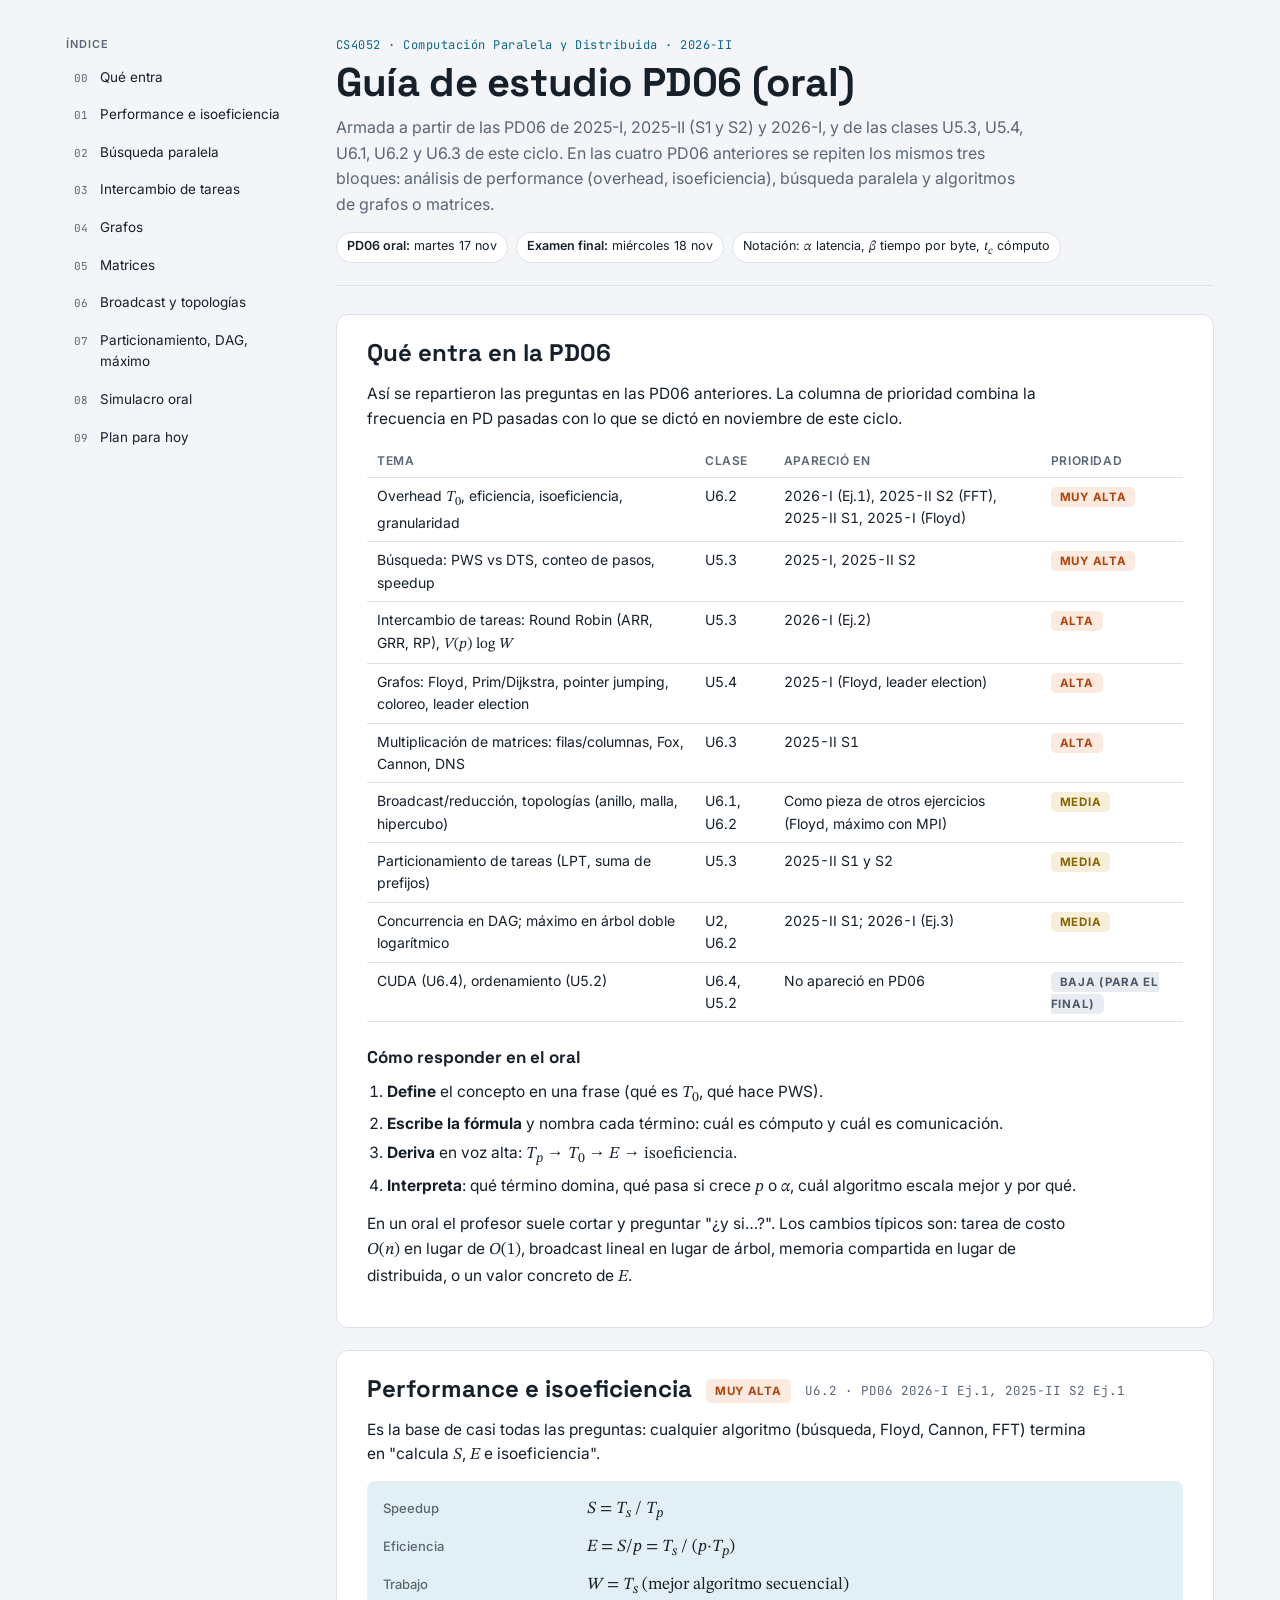
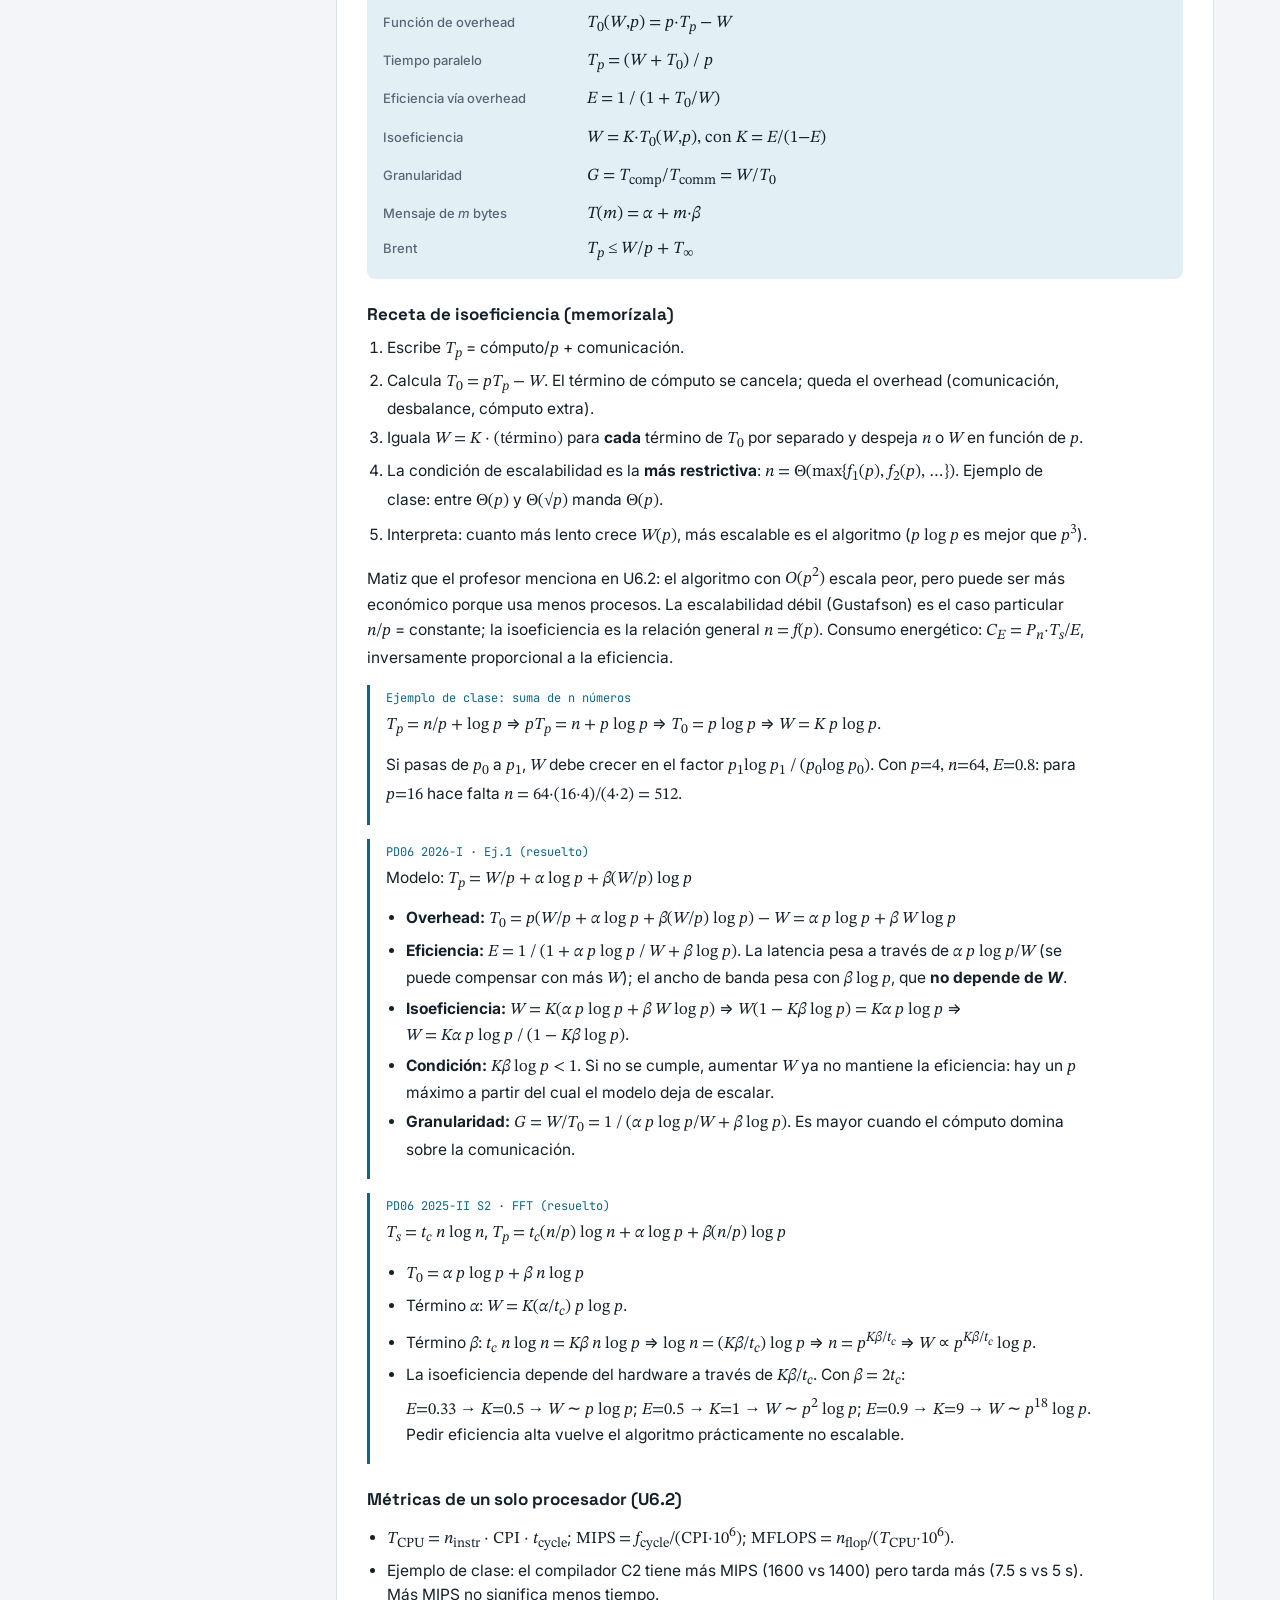
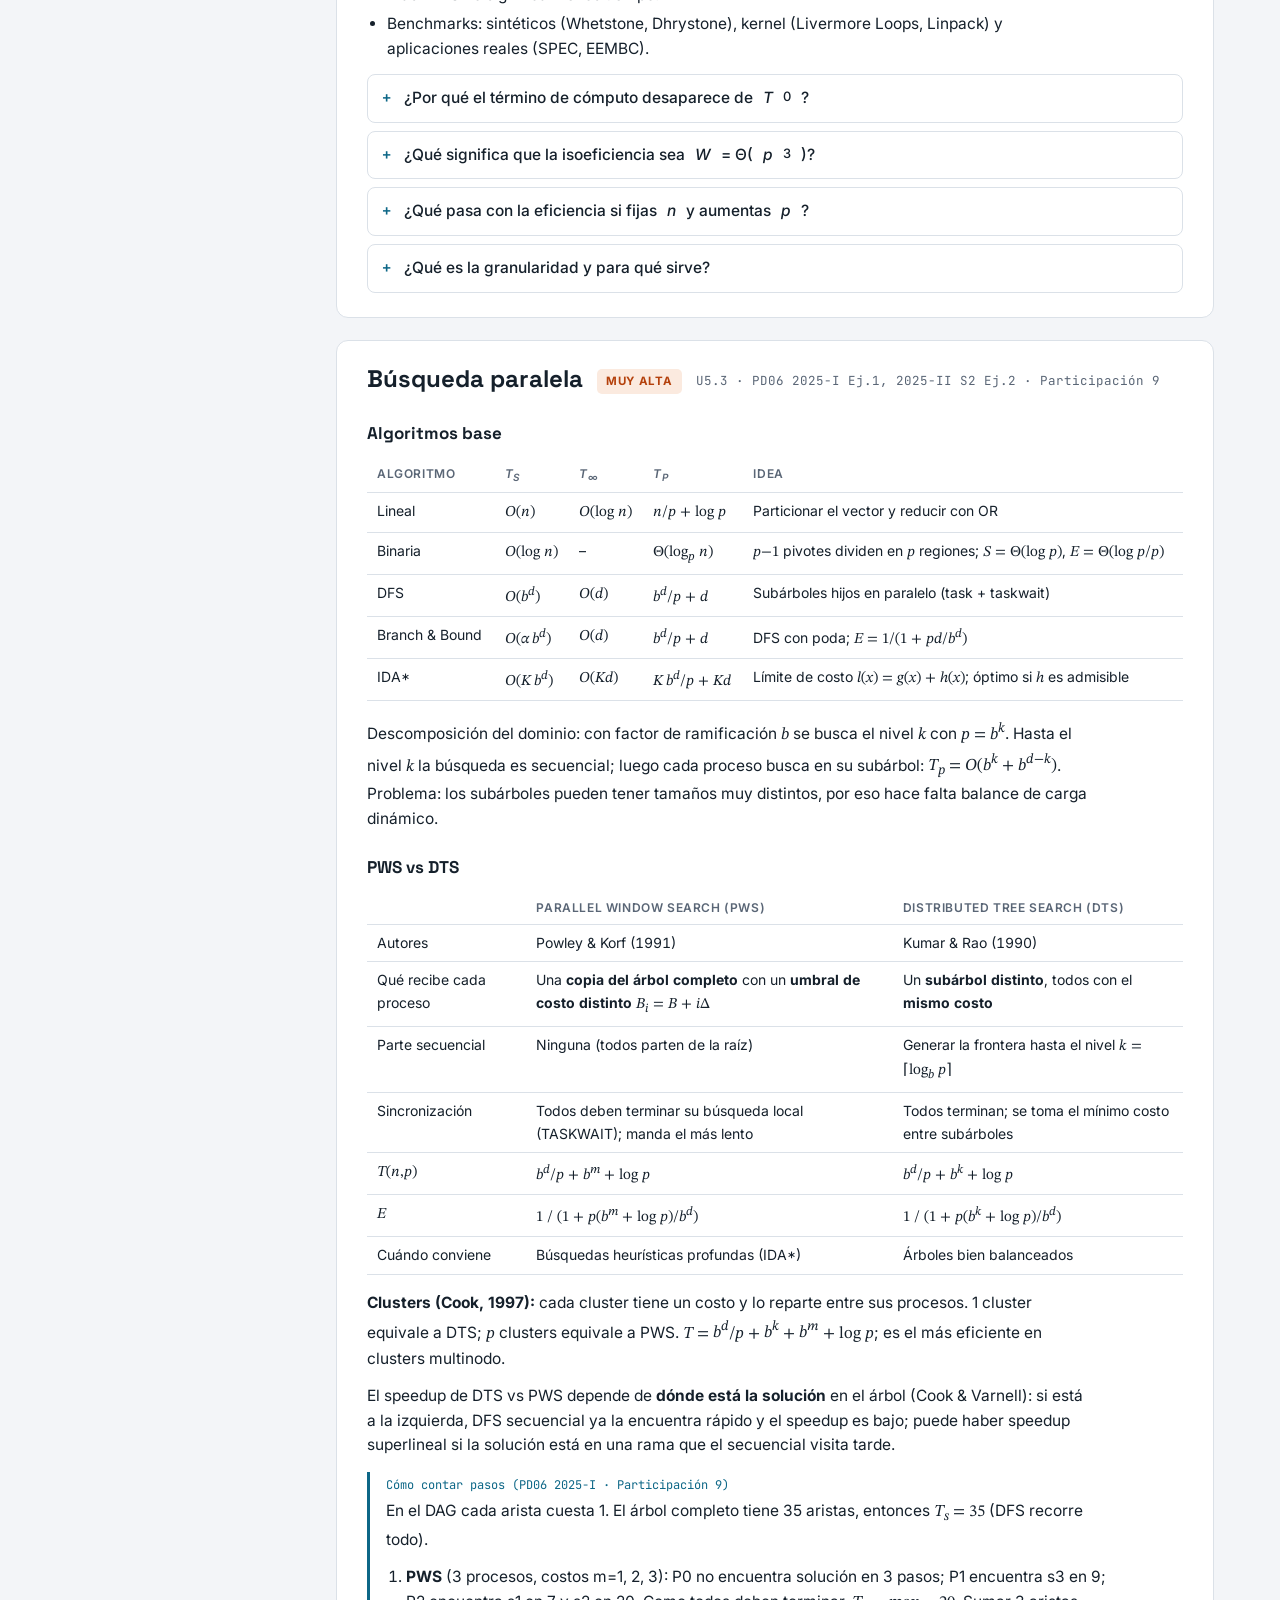
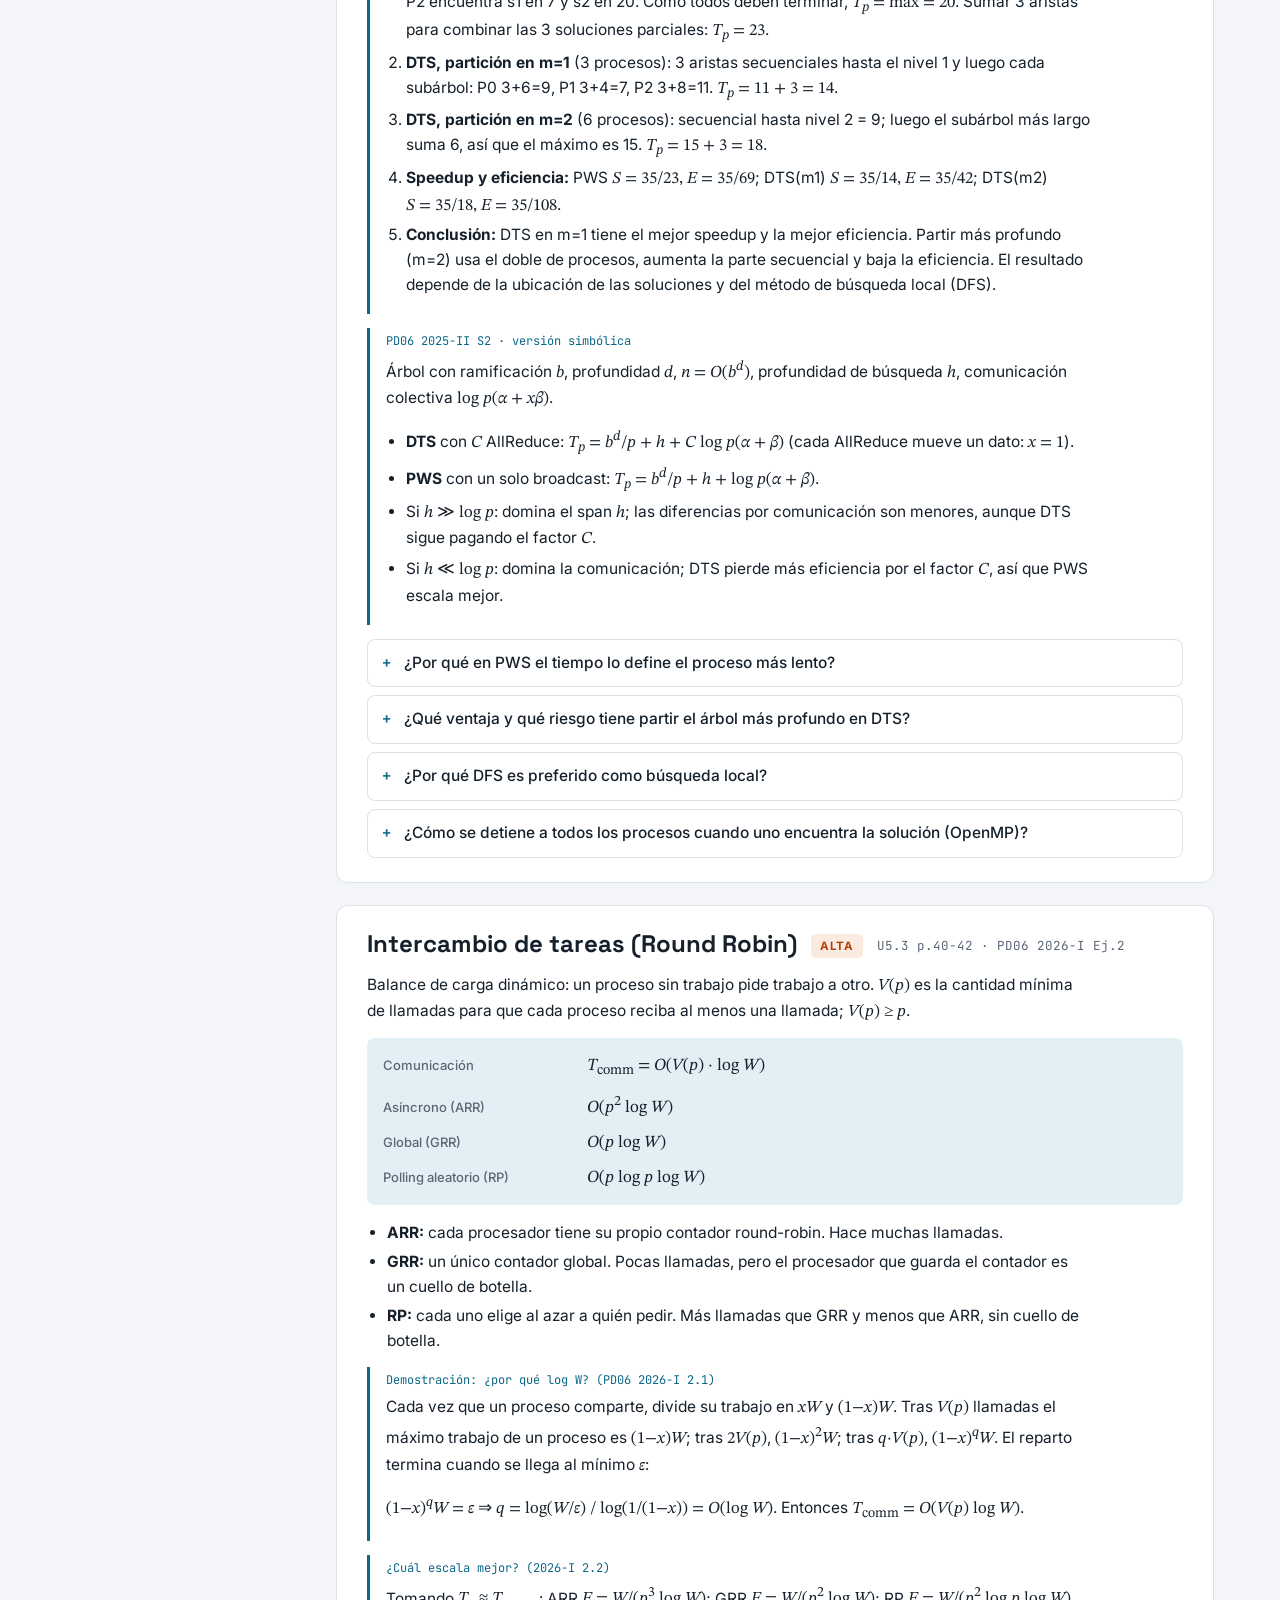
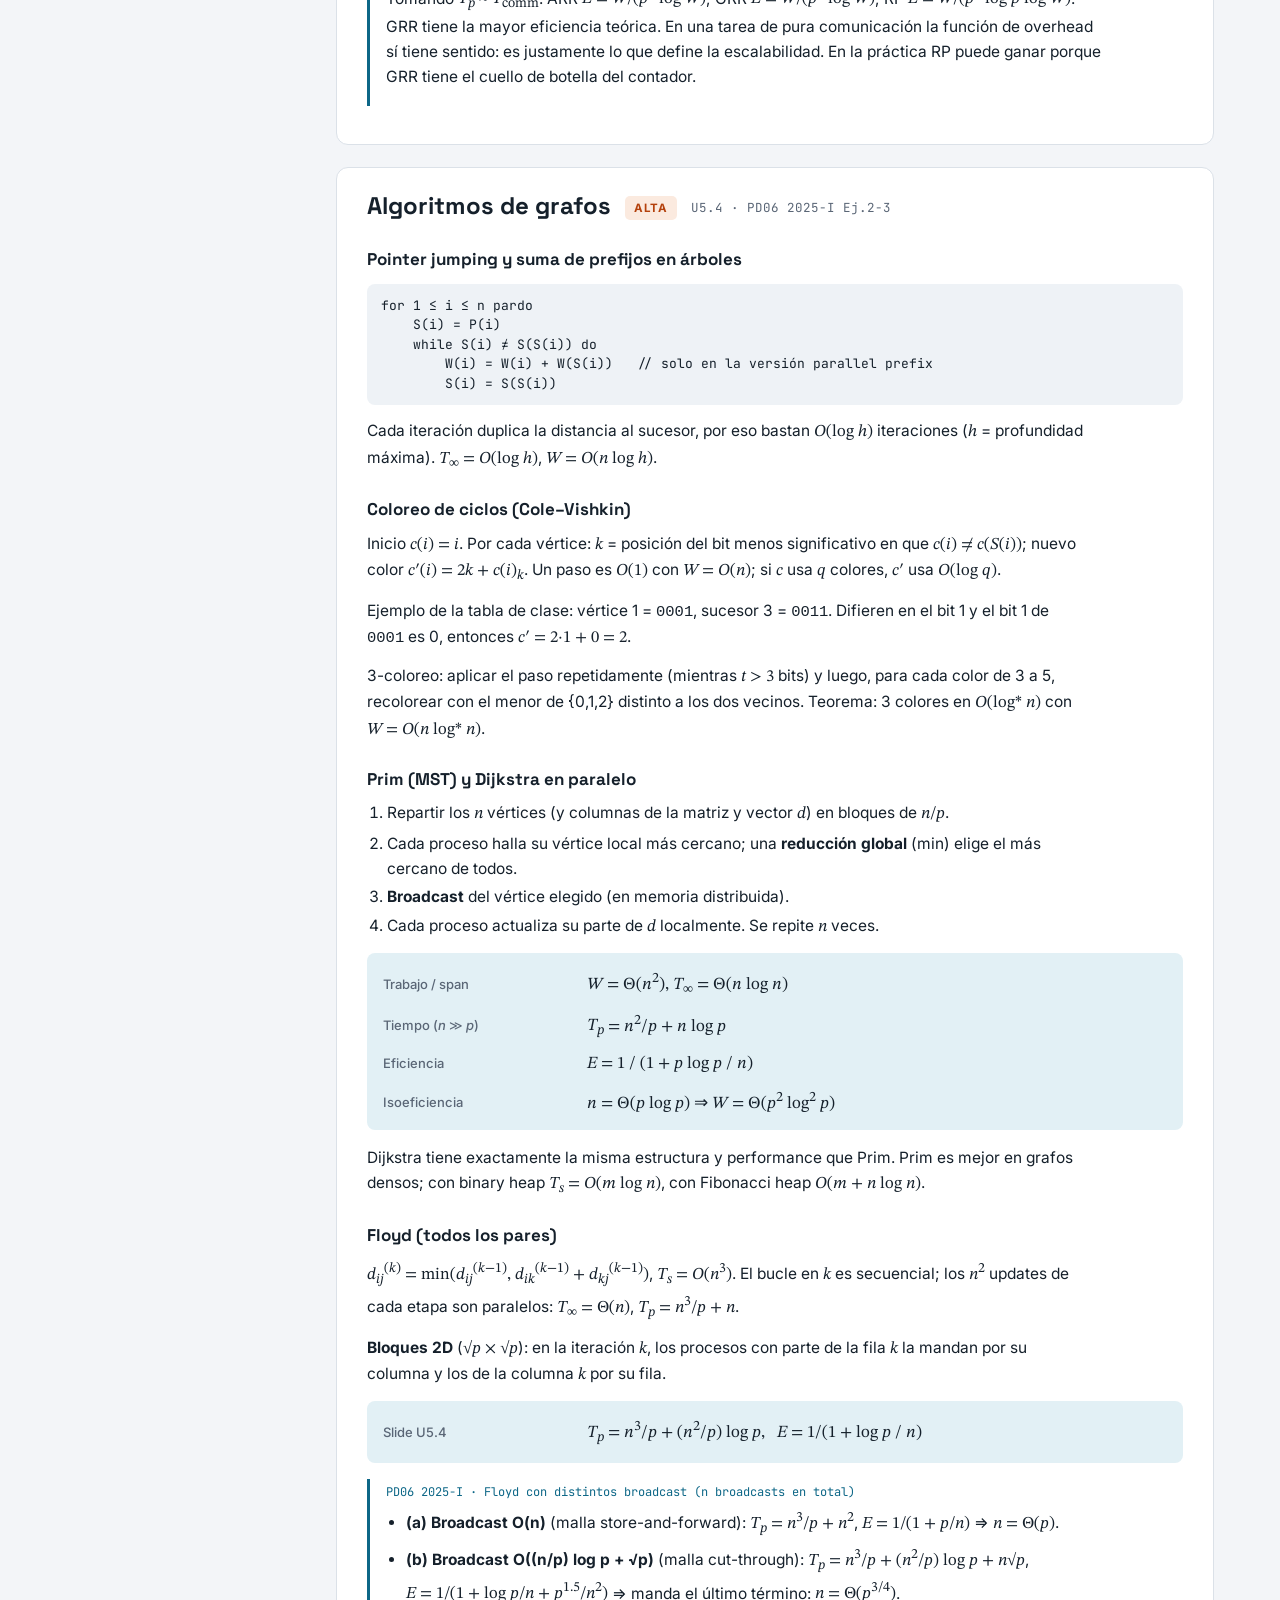
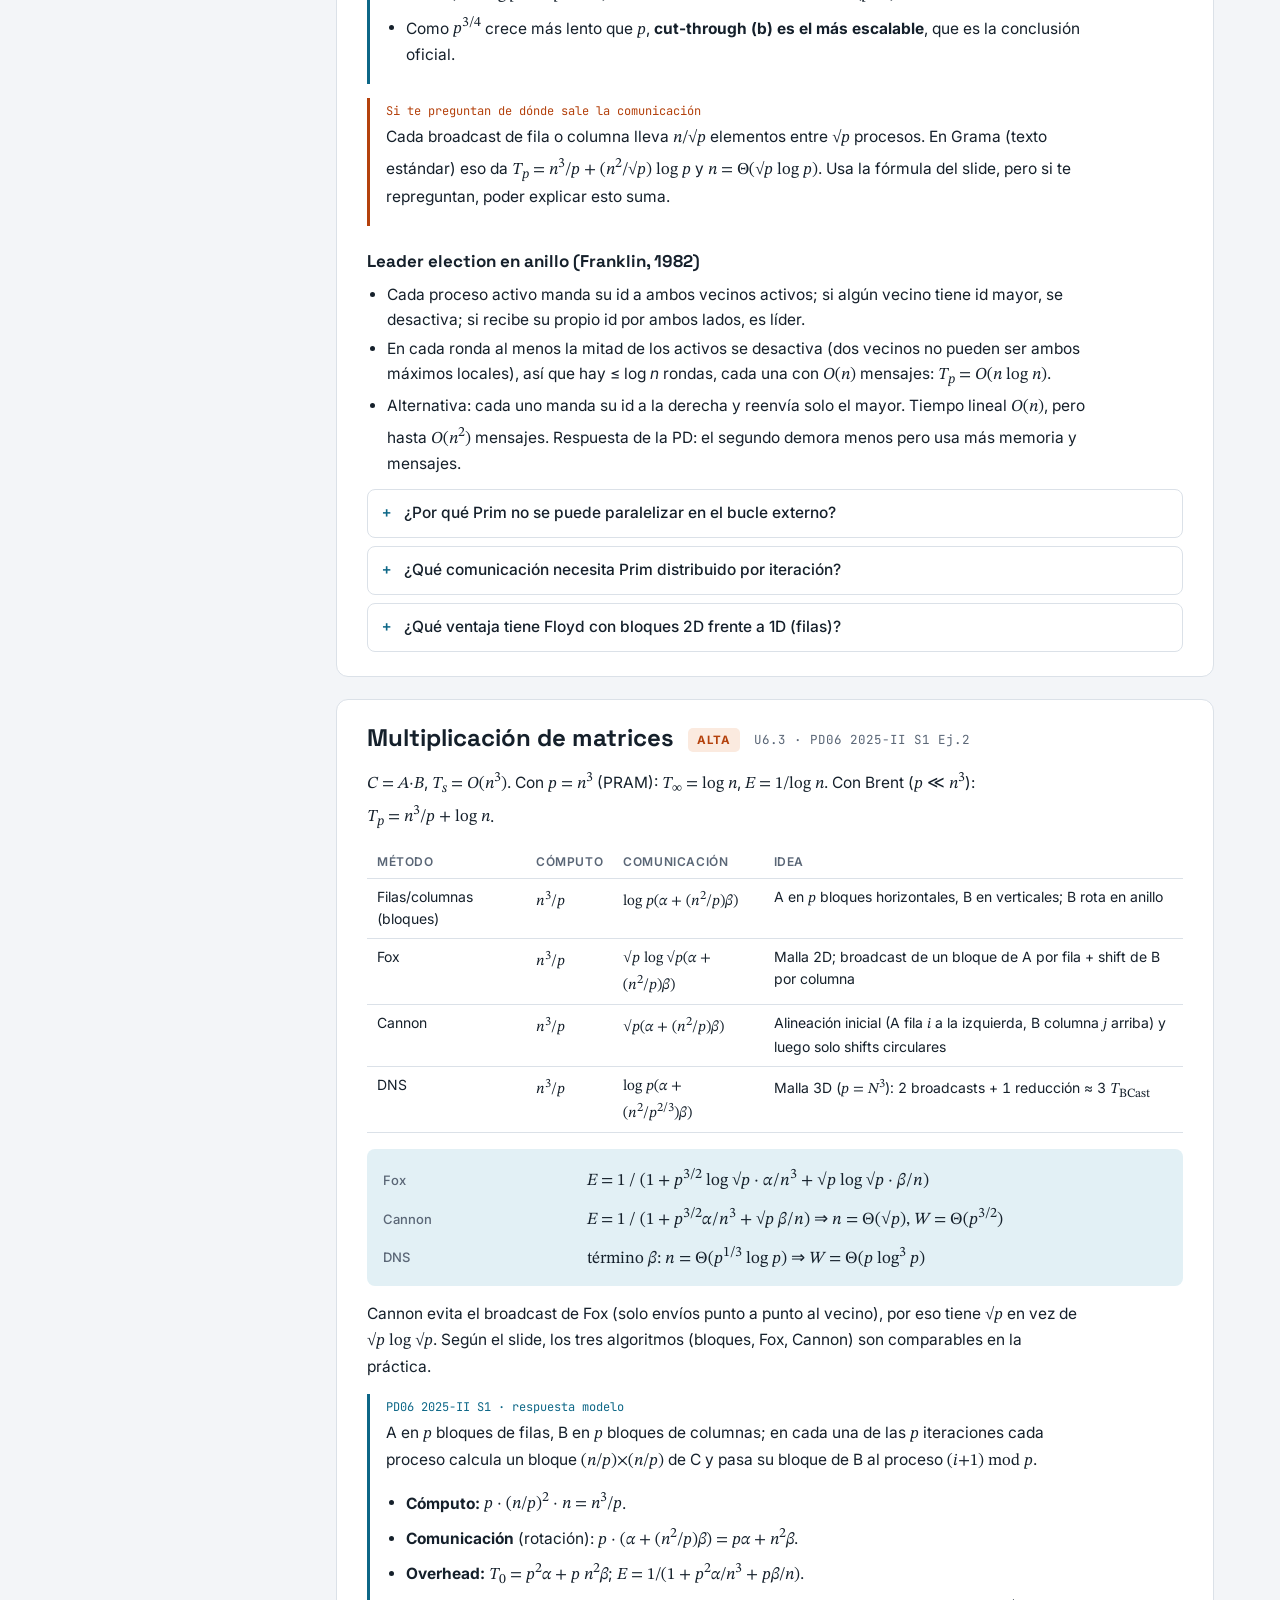
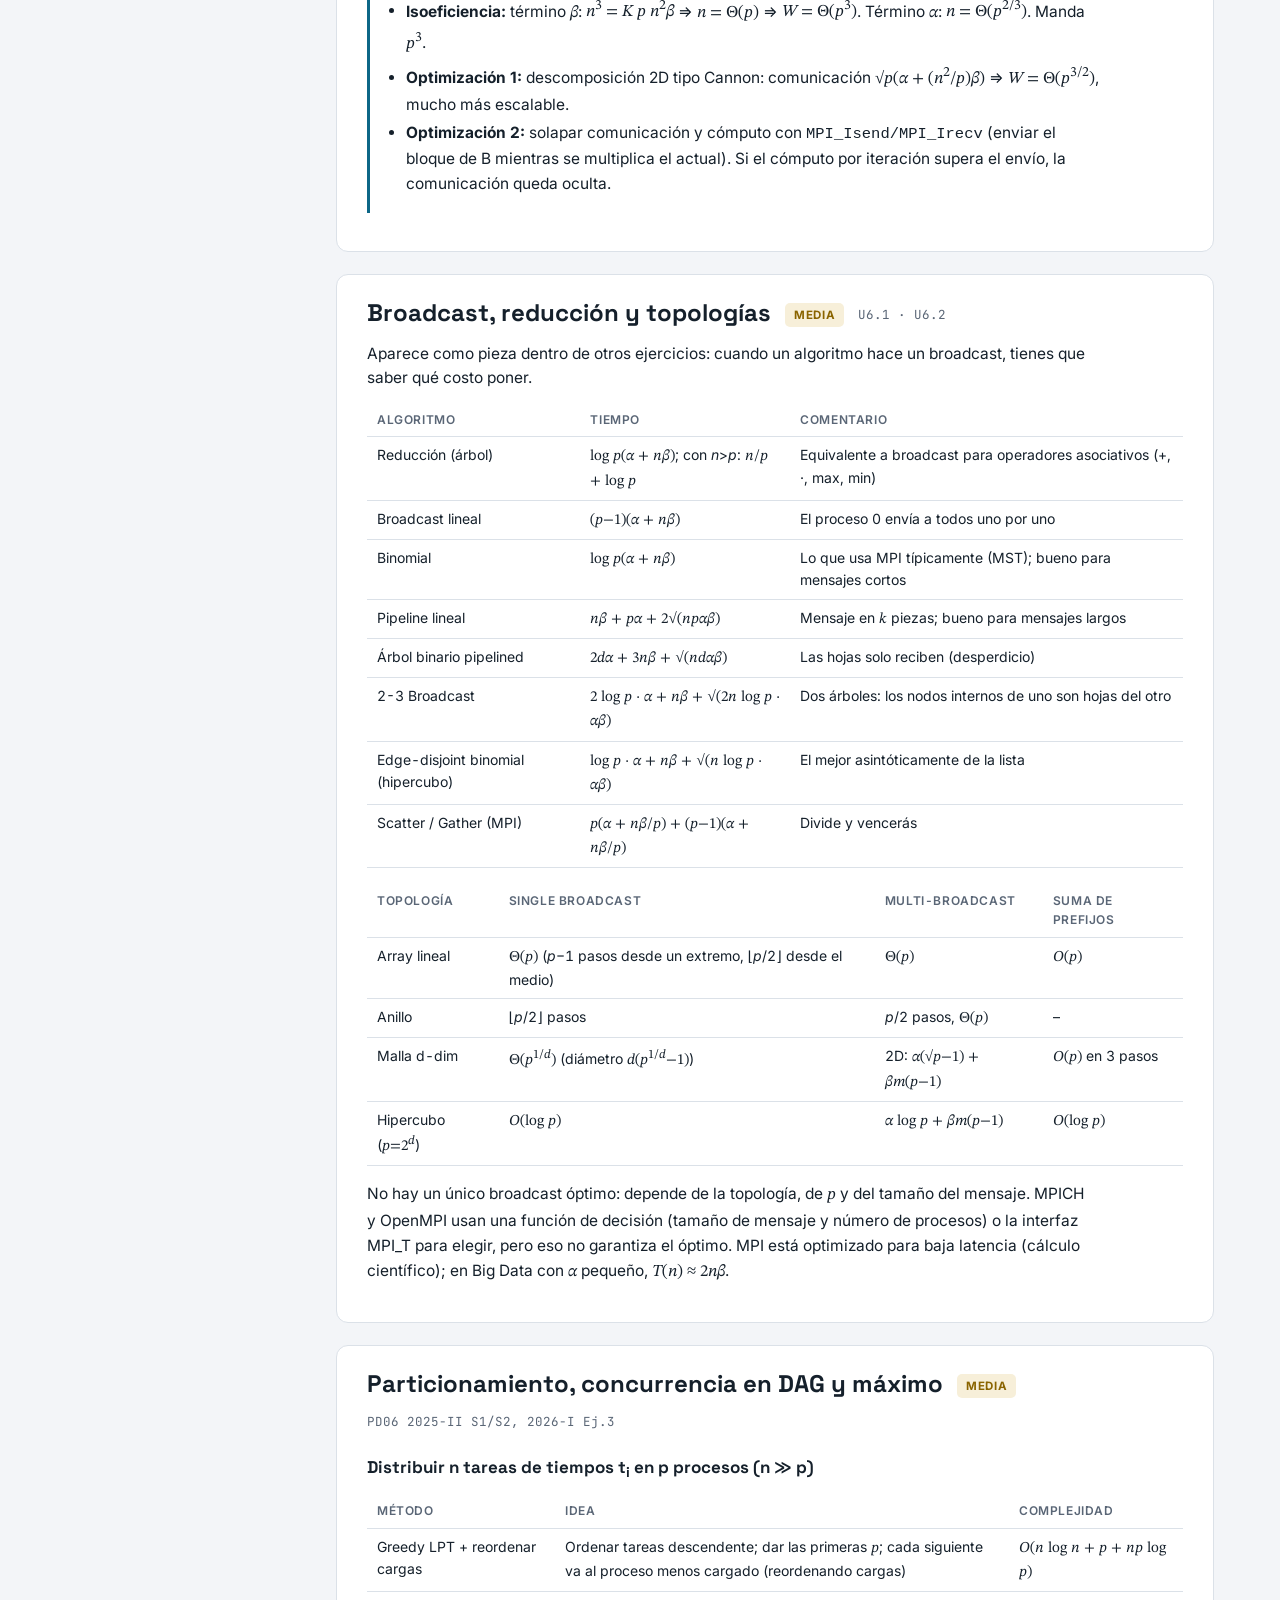
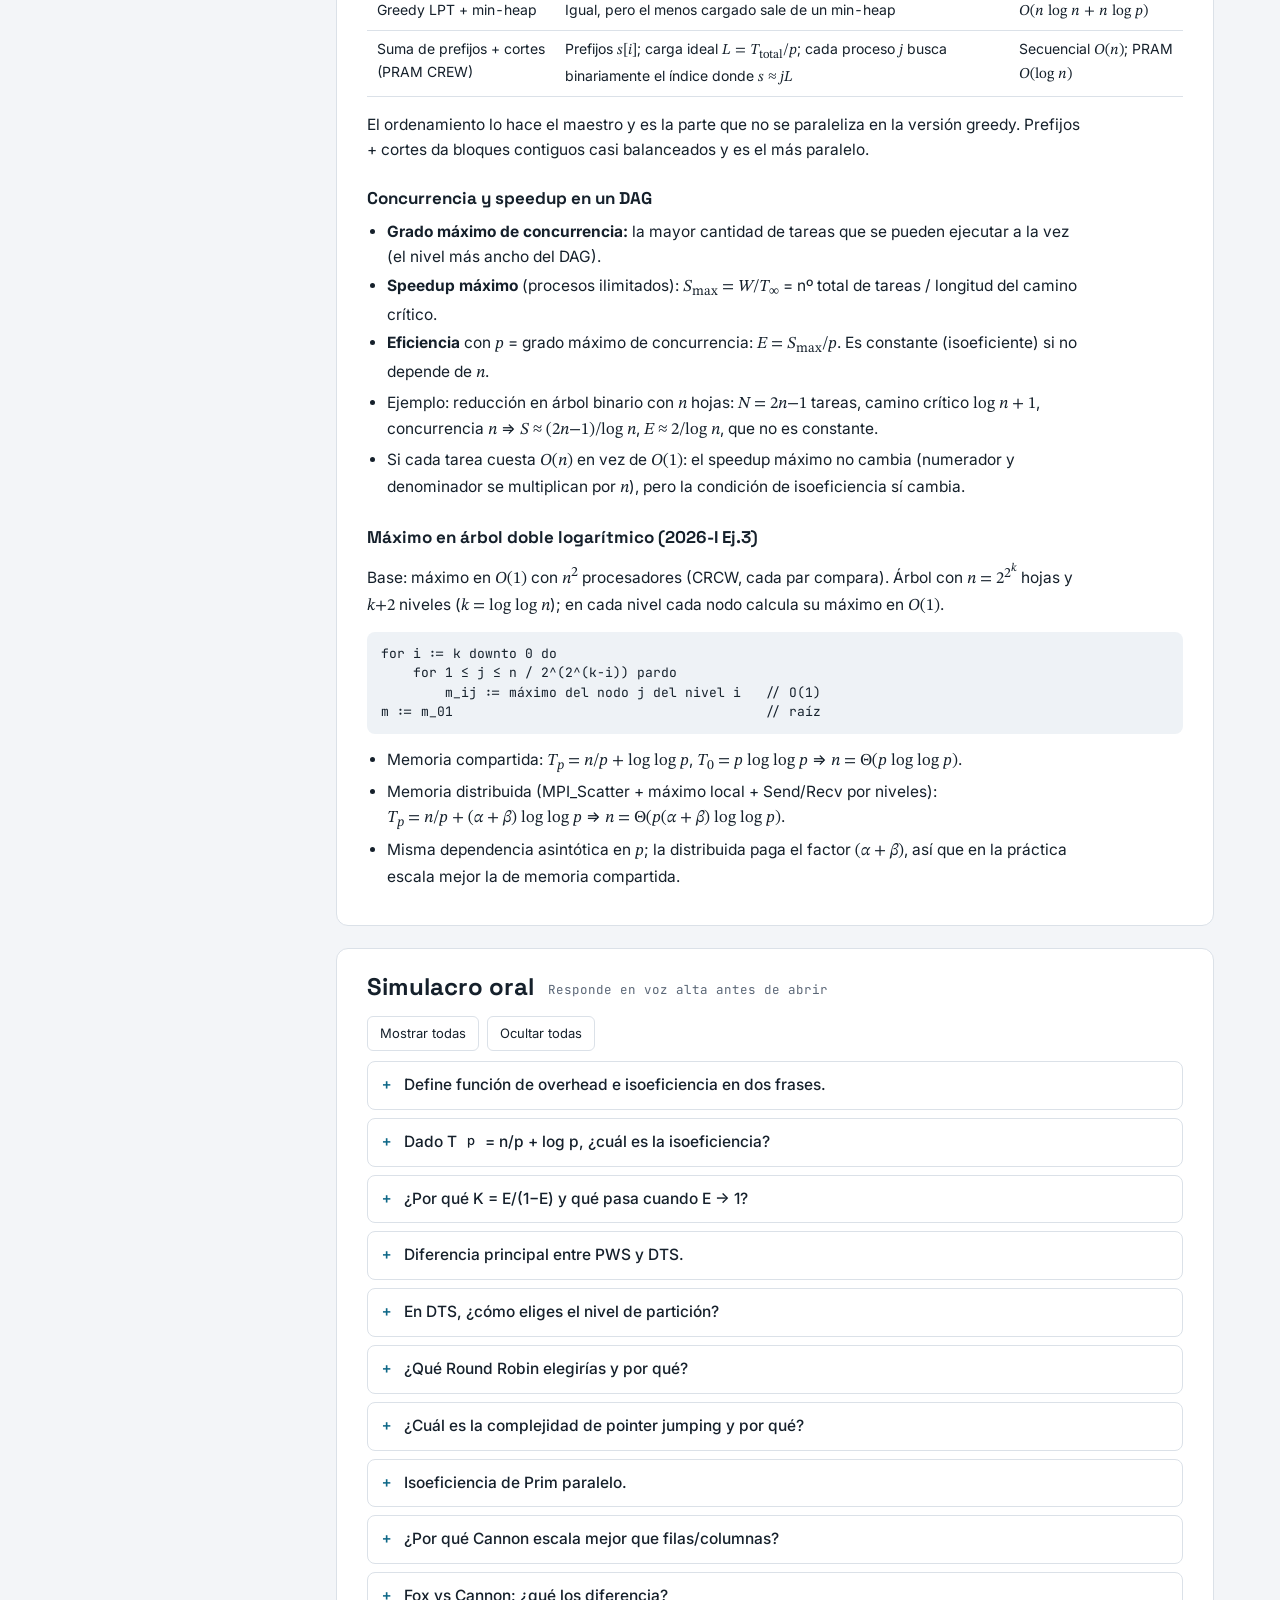
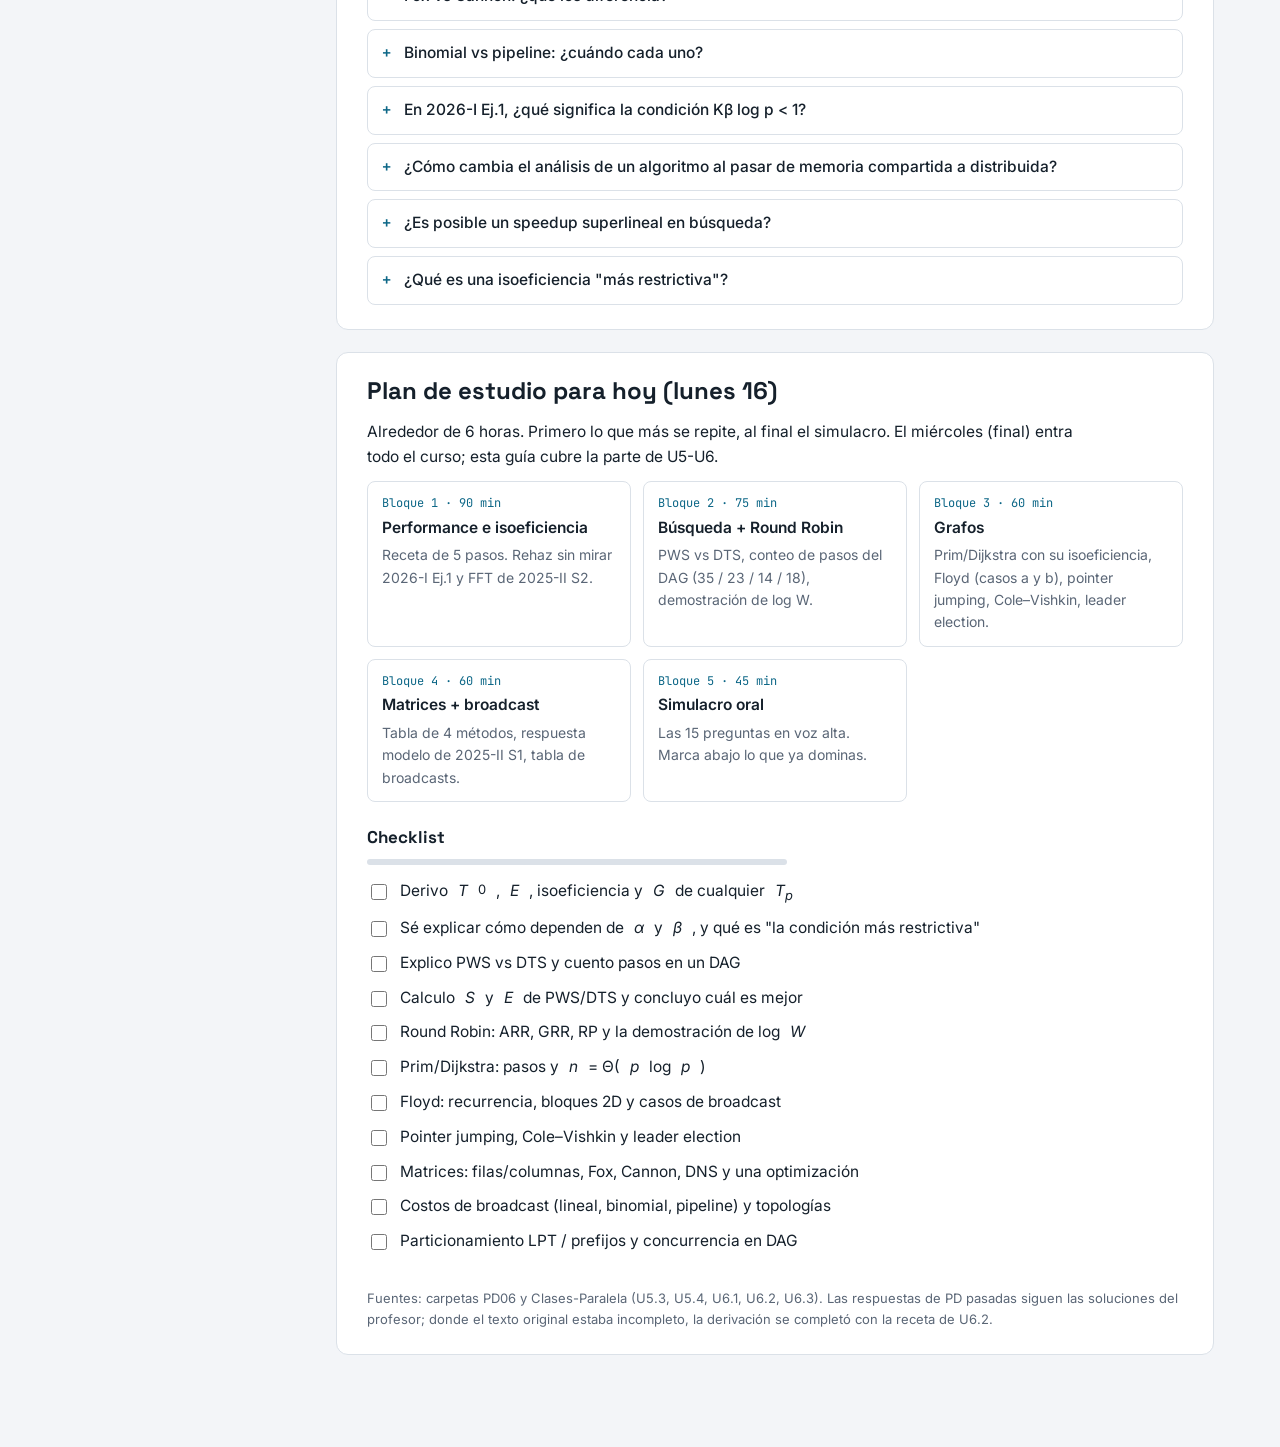
==== pd06/index.html @ 5045f10a "Agregar material de repaso para el examen final - Web de repaso con 3 bloques (GPU/CUDA, PRAM y algo" ====
<!doctype html>
<html lang="es">
<head>
<meta charset="utf-8">
<meta name="viewport" content="width=device-width,initial-scale=1,viewport-fit=cover">
<title>Guía PD06 Paralela</title>
<meta name="claude:viewport-fit-sides" content="cover">
<link rel="preconnect" href="https://fonts.googleapis.com">
<link rel="stylesheet" href="https://fonts.googleapis.com/css2?family=Inter:wght@400;500;600;700&family=JetBrains+Mono:wght@400;500&family=STIX+Two+Text:ital@0;1&family=Space+Grotesk:wght@500;600;700&display=swap">
<style>
/* Layout: índice fijo a la izquierda (desktop) + columna de lectura; cada tema = bloque con prioridad, teoría, fórmulas, ejemplo de PD pasada y preguntas orales */
:root{
  --bg:#f3f5f8; --surface:#ffffff; --ink:#15202b; --muted:#5a6676; --line:#dbe1e8;
  --accent:#0d6787; --accent-soft:#e2f0f5; --hot:#b4410c; --hot-soft:#fbeadf;
  --mid:#8a6400; --mid-soft:#f7efd9; --low:#4b5a6b; --low-soft:#e8ecf1;
  --code:#eef2f6;
  --f-display:"Space Grotesk",system-ui,sans-serif;
  --f-body:"Inter",system-ui,-apple-system,"Segoe UI",sans-serif;
  --f-mono:"JetBrains Mono",ui-monospace,Consolas,monospace;
  --f-math:"STIX Two Text","Cambria Math","Times New Roman",serif;
  color-scheme:light;
}
@media (prefers-color-scheme: dark){:root:not([data-theme="light"]){
  --bg:#0e141a; --surface:#151d25; --ink:#e4eaf0; --muted:#97a3b0; --line:#26323f;
  --accent:#55b6d6; --accent-soft:#16303b; --hot:#f08a55; --hot-soft:#3a2216;
  --mid:#e0b54d; --mid-soft:#352b12; --low:#a9b6c4; --low-soft:#1f2a35; --code:#1b2530;
  color-scheme:dark;}}
:root[data-theme="dark"]{
  --bg:#0e141a; --surface:#151d25; --ink:#e4eaf0; --muted:#97a3b0; --line:#26323f;
  --accent:#55b6d6; --accent-soft:#16303b; --hot:#f08a55; --hot-soft:#3a2216;
  --mid:#e0b54d; --mid-soft:#352b12; --low:#a9b6c4; --low-soft:#1f2a35; --code:#1b2530;
  color-scheme:dark;}
*{box-sizing:border-box}
body{background:var(--bg);color:var(--ink);font-family:var(--f-body);font-size:15.5px;line-height:1.6;}
.wrap{max-width:1180px;margin:0 auto;padding-left:max(16px,env(safe-area-inset-left,0px));padding-right:max(16px,env(safe-area-inset-right,0px));padding-block:28px 64px;display:grid;grid-template-columns:230px minmax(0,1fr);gap:40px}
@media (max-width:900px){.wrap{grid-template-columns:minmax(0,1fr);gap:20px}}
nav.toc{position:sticky;top:calc(env(safe-area-inset-top,0px) + 20px);align-self:start;font-size:13.5px}
nav.toc .lbl{font-size:11px;text-transform:uppercase;letter-spacing:.09em;color:var(--muted);margin-bottom:8px;font-weight:600}
nav.toc ol{list-style:none;margin:0;padding:0;display:flex;flex-direction:column;gap:2px}
nav.toc a{display:flex;gap:8px;align-items:baseline;padding:5px 8px;border-radius:6px;color:var(--ink);text-decoration:none}
nav.toc a:hover,nav.toc a:focus-visible{background:var(--accent-soft);outline:none}
nav.toc .n{font-family:var(--f-mono);font-size:11px;color:var(--muted);min-width:18px}
@media (max-width:900px){nav.toc{position:static}nav.toc ol{flex-direction:row;flex-wrap:wrap;gap:6px}nav.toc a{border:1px solid var(--line);background:var(--surface)}}
main{min-width:0}
header.top{padding-bottom:22px;border-bottom:1px solid var(--line);margin-bottom:28px}
.eyebrow{font-family:var(--f-mono);font-size:12px;color:var(--accent);letter-spacing:.04em}
h1{font-family:var(--f-display);font-size:clamp(28px,4.4vw,40px);line-height:1.1;margin:6px 0 10px;text-wrap:balance;letter-spacing:-.01em}
h2{font-family:var(--f-display);font-size:24px;line-height:1.2;margin:0 0 4px;text-wrap:balance}
h3{font-family:var(--f-display);font-size:17px;margin:22px 0 8px}
p{margin:0 0 12px;max-width:72ch}
.lead{color:var(--muted);font-size:16px;max-width:70ch}
.meta{display:flex;flex-wrap:wrap;gap:8px;margin-top:14px}
.chip{font-size:12.5px;padding:3px 10px;border-radius:999px;border:1px solid var(--line);background:var(--surface);white-space:nowrap}
.chip b{font-weight:600}
section.topic{background:var(--surface);border:1px solid var(--line);border-radius:12px;padding:24px clamp(16px,3vw,30px);margin-bottom:22px;scroll-margin-top:16px}
.thead{display:flex;flex-wrap:wrap;align-items:center;gap:10px 14px;margin-bottom:10px}
.thead .src{font-size:12.5px;color:var(--muted);font-family:var(--f-mono)}
.prio{font-size:11.5px;font-weight:700;letter-spacing:.06em;text-transform:uppercase;padding:3px 9px;border-radius:5px}
.p-hot{color:var(--hot);background:var(--hot-soft)}
.p-mid{color:var(--mid);background:var(--mid-soft)}
.p-low{color:var(--low);background:var(--low-soft)}
ul,ol.steps{padding-left:20px;margin:0 0 12px;max-width:72ch}
li{margin-bottom:4px}
.m{font-family:var(--f-math);font-size:1.08em;white-space:nowrap}
.m i{font-style:italic}
.fbox{background:var(--accent-soft);border-radius:8px;padding:14px 16px;margin:12px 0 16px;display:grid;gap:8px}
.fbox .row{display:grid;grid-template-columns:minmax(120px,190px) minmax(0,1fr);gap:4px 14px;align-items:baseline}
.fbox .k{font-size:13px;color:var(--muted);font-weight:500}
.fbox .v{font-family:var(--f-math);font-size:17px;overflow-wrap:anywhere}
@media (max-width:560px){.fbox .row{grid-template-columns:minmax(0,1fr)}}
.ex{border-left:3px solid var(--accent);padding:4px 0 4px 16px;margin:14px 0}
.ex .t{font-size:12px;font-family:var(--f-mono);color:var(--accent);margin-bottom:4px}
.warn{border-left:3px solid var(--hot);padding:4px 0 4px 16px;margin:14px 0}
.warn .t{font-size:12px;font-family:var(--f-mono);color:var(--hot);margin-bottom:4px}
pre{font-family:var(--f-mono);font-size:13px;line-height:1.5;background:var(--code);border-radius:8px;padding:12px 14px;overflow-x:auto;margin:10px 0 14px}
.tw{overflow-x:auto;margin:10px 0 16px}
table{border-collapse:collapse;width:100%;font-size:14px;font-variant-numeric:tabular-nums}
th,td{text-align:left;padding:7px 10px;border-bottom:1px solid var(--line);vertical-align:top}
th{font-size:12px;text-transform:uppercase;letter-spacing:.05em;color:var(--muted);font-weight:600}
td .m{white-space:normal}
.qa{display:grid;gap:8px;margin-top:10px}
.card{border:1px solid var(--line);border-radius:8px;overflow:hidden}
.card button{all:unset;box-sizing:border-box;display:flex;gap:10px;width:100%;padding:11px 14px;cursor:pointer;font-weight:500}
.card button:focus-visible{outline:2px solid var(--accent);outline-offset:-2px}
.card button::before{content:"+";font-family:var(--f-mono);color:var(--accent);width:12px;flex:none}
.card.open button::before{content:"–"}
.card .ans{display:none;padding:0 14px 12px 36px;color:var(--ink)}
.card.open .ans{display:block}
.card .ans p:last-child{margin-bottom:0}
.qtools{display:flex;gap:8px;flex-wrap:wrap;margin:6px 0 2px}
.btn{font:inherit;font-size:13px;padding:6px 12px;border-radius:6px;border:1px solid var(--line);background:var(--surface);color:var(--ink);cursor:pointer}
.btn:hover{border-color:var(--accent)}
.btn:focus-visible{outline:2px solid var(--accent)}
.check{list-style:none;padding:0;display:grid;gap:6px}
.check label{display:flex;gap:10px;align-items:flex-start;cursor:pointer}
.check input{margin-top:5px;accent-color:var(--accent);width:16px;height:16px;flex:none}
.progress{height:6px;background:var(--line);border-radius:4px;overflow:hidden;margin:8px 0 14px;max-width:420px}
.progress span{display:block;height:100%;background:var(--accent);width:0;transition:width .25s}
.plan{display:grid;grid-template-columns:repeat(auto-fit,minmax(220px,1fr));gap:12px;margin-top:10px}
.blk{border:1px solid var(--line);border-radius:8px;padding:12px 14px}
.blk .h{font-family:var(--f-mono);font-size:12px;color:var(--accent)}
.blk .tt{font-weight:600;margin:2px 0 4px}
.blk p{font-size:14px;color:var(--muted);margin:0}
footer{color:var(--muted);font-size:13px;margin-top:30px}
@media (prefers-reduced-motion:reduce){*{transition:none!important}}
@media print{
  body{background:#fff;color:#000;font-size:11pt}
  .wrap{display:block;padding:0;max-width:none}
  nav.toc,.qtools,.no-print{display:none!important}
  section.topic{border:none;padding:0;margin:0 0 18px;break-inside:auto}
  section.topic + section.topic{break-before:page}
  .card{break-inside:avoid;border-color:#bbb}
  .card .ans{display:block!important}
  .card button::before{content:"P"}
  .fbox{background:#eef5f8;break-inside:avoid}
  pre{background:#f2f2f2;white-space:pre-wrap}
  .progress{display:none}
  a{color:inherit;text-decoration:none}
}
</style>

<div class="wrap">
<nav class="toc" aria-label="Índice">
  <div class="lbl">Índice</div>
  <ol>
    <li><a href="#temas"><span class="n">00</span>Qué entra</a></li>
    <li><a href="#perf"><span class="n">01</span>Performance e isoeficiencia</a></li>
    <li><a href="#busq"><span class="n">02</span>Búsqueda paralela</a></li>
    <li><a href="#rr"><span class="n">03</span>Intercambio de tareas</a></li>
    <li><a href="#grafos"><span class="n">04</span>Grafos</a></li>
    <li><a href="#mat"><span class="n">05</span>Matrices</a></li>
    <li><a href="#bcast"><span class="n">06</span>Broadcast y topologías</a></li>
    <li><a href="#extra"><span class="n">07</span>Particionamiento, DAG, máximo</a></li>
    <li><a href="#oral"><span class="n">08</span>Simulacro oral</a></li>
    <li><a href="#plan"><span class="n">09</span>Plan para hoy</a></li>
  </ol>
</nav>

<main>
<header class="top">
  <div class="eyebrow">CS4052 · Computación Paralela y Distribuida · 2026-II</div>
  <h1>Guía de estudio PD06 (oral)</h1>
  <p class="lead">Armada a partir de las PD06 de 2025-I, 2025-II (S1 y S2) y 2026-I, y de las clases U5.3, U5.4, U6.1, U6.2 y U6.3 de este ciclo. En las cuatro PD06 anteriores se repiten los mismos tres bloques: análisis de performance (overhead, isoeficiencia), búsqueda paralela y algoritmos de grafos o matrices.</p>
  <div class="meta">
    <span class="chip"><b>PD06 oral:</b> martes 17 nov</span>
    <span class="chip"><b>Examen final:</b> miércoles 18 nov</span>
    <span class="chip">Notación: <span class="m"><i>α</i></span> latencia, <span class="m"><i>β</i></span> tiempo por byte, <span class="m"><i>t<sub>c</sub></i></span> cómputo</span>
  </div>
</header>

<!-- 00 -->
<section class="topic" id="temas">
  <div class="thead"><h2>Qué entra en la PD06</h2></div>
  <p>Así se repartieron las preguntas en las PD06 anteriores. La columna de prioridad combina la frecuencia en PD pasadas con lo que se dictó en noviembre de este ciclo.</p>
  <div class="tw"><table>
    <thead><tr><th>Tema</th><th>Clase</th><th>Apareció en</th><th>Prioridad</th></tr></thead>
    <tbody>
      <tr><td>Overhead <span class="m"><i>T</i><sub>0</sub></span>, eficiencia, isoeficiencia, granularidad</td><td>U6.2</td><td>2026-I (Ej.1), 2025-II S2 (FFT), 2025-II S1, 2025-I (Floyd)</td><td><span class="prio p-hot">Muy alta</span></td></tr>
      <tr><td>Búsqueda: PWS vs DTS, conteo de pasos, speedup</td><td>U5.3</td><td>2025-I, 2025-II S2</td><td><span class="prio p-hot">Muy alta</span></td></tr>
      <tr><td>Intercambio de tareas: Round Robin (ARR, GRR, RP), <span class="m"><i>V</i>(<i>p</i>) log <i>W</i></span></td><td>U5.3</td><td>2026-I (Ej.2)</td><td><span class="prio p-hot">Alta</span></td></tr>
      <tr><td>Grafos: Floyd, Prim/Dijkstra, pointer jumping, coloreo, leader election</td><td>U5.4</td><td>2025-I (Floyd, leader election)</td><td><span class="prio p-hot">Alta</span></td></tr>
      <tr><td>Multiplicación de matrices: filas/columnas, Fox, Cannon, DNS</td><td>U6.3</td><td>2025-II S1</td><td><span class="prio p-hot">Alta</span></td></tr>
      <tr><td>Broadcast/reducción, topologías (anillo, malla, hipercubo)</td><td>U6.1, U6.2</td><td>Como pieza de otros ejercicios (Floyd, máximo con MPI)</td><td><span class="prio p-mid">Media</span></td></tr>
      <tr><td>Particionamiento de tareas (LPT, suma de prefijos)</td><td>U5.3</td><td>2025-II S1 y S2</td><td><span class="prio p-mid">Media</span></td></tr>
      <tr><td>Concurrencia en DAG; máximo en árbol doble logarítmico</td><td>U2, U6.2</td><td>2025-II S1; 2026-I (Ej.3)</td><td><span class="prio p-mid">Media</span></td></tr>
      <tr><td>CUDA (U6.4), ordenamiento (U5.2)</td><td>U6.4, U5.2</td><td>No apareció en PD06</td><td><span class="prio p-low">Baja (para el final)</span></td></tr>
    </tbody>
  </table></div>
  <h3>Cómo responder en el oral</h3>
  <ol class="steps">
    <li><b>Define</b> el concepto en una frase (qué es <span class="m"><i>T</i><sub>0</sub></span>, qué hace PWS).</li>
    <li><b>Escribe la fórmula</b> y nombra cada término: cuál es cómputo y cuál es comunicación.</li>
    <li><b>Deriva</b> en voz alta: <span class="m"><i>T<sub>p</sub></i> → <i>T</i><sub>0</sub> → <i>E</i> → isoeficiencia</span>.</li>
    <li><b>Interpreta</b>: qué término domina, qué pasa si crece <span class="m"><i>p</i></span> o <span class="m"><i>α</i></span>, cuál algoritmo escala mejor y por qué.</li>
  </ol>
  <p>En un oral el profesor suele cortar y preguntar "¿y si…?". Los cambios típicos son: tarea de costo <span class="m"><i>O</i>(<i>n</i>)</span> en lugar de <span class="m"><i>O</i>(1)</span>, broadcast lineal en lugar de árbol, memoria compartida en lugar de distribuida, o un valor concreto de <span class="m"><i>E</i></span>.</p>
</section>

<!-- 01 -->
<section class="topic" id="perf">
  <div class="thead"><h2>Performance e isoeficiencia</h2><span class="prio p-hot">Muy alta</span><span class="src">U6.2 · PD06 2026-I Ej.1, 2025-II S2 Ej.1</span></div>
  <p>Es la base de casi todas las preguntas: cualquier algoritmo (búsqueda, Floyd, Cannon, FFT) termina en "calcula <span class="m"><i>S</i></span>, <span class="m"><i>E</i></span> e isoeficiencia".</p>
  <div class="fbox">
    <div class="row"><div class="k">Speedup</div><div class="v"><i>S</i> = <i>T<sub>s</sub></i> / <i>T<sub>p</sub></i></div></div>
    <div class="row"><div class="k">Eficiencia</div><div class="v"><i>E</i> = <i>S</i>/<i>p</i> = <i>T<sub>s</sub></i> / (<i>p</i>·<i>T<sub>p</sub></i>)</div></div>
    <div class="row"><div class="k">Trabajo</div><div class="v"><i>W</i> = <i>T<sub>s</sub></i> (mejor algoritmo secuencial)</div></div>
    <div class="row"><div class="k">Función de overhead</div><div class="v"><i>T</i><sub>0</sub>(<i>W</i>,<i>p</i>) = <i>p</i>·<i>T<sub>p</sub></i> − <i>W</i></div></div>
    <div class="row"><div class="k">Tiempo paralelo</div><div class="v"><i>T<sub>p</sub></i> = (<i>W</i> + <i>T</i><sub>0</sub>) / <i>p</i></div></div>
    <div class="row"><div class="k">Eficiencia vía overhead</div><div class="v"><i>E</i> = 1 / (1 + <i>T</i><sub>0</sub>/<i>W</i>)</div></div>
    <div class="row"><div class="k">Isoeficiencia</div><div class="v"><i>W</i> = <i>K</i>·<i>T</i><sub>0</sub>(<i>W</i>,<i>p</i>), con <i>K</i> = <i>E</i>/(1−<i>E</i>)</div></div>
    <div class="row"><div class="k">Granularidad</div><div class="v"><i>G</i> = <i>T</i><sub>comp</sub>/<i>T</i><sub>comm</sub> = <i>W</i>/<i>T</i><sub>0</sub></div></div>
    <div class="row"><div class="k">Mensaje de <i>m</i> bytes</div><div class="v"><i>T</i>(<i>m</i>) = <i>α</i> + <i>m</i>·<i>β</i></div></div>
    <div class="row"><div class="k">Brent</div><div class="v"><i>T<sub>p</sub></i> ≤ <i>W</i>/<i>p</i> + <i>T</i><sub>∞</sub></div></div>
  </div>

  <h3>Receta de isoeficiencia (memorízala)</h3>
  <ol class="steps">
    <li>Escribe <span class="m"><i>T<sub>p</sub></i></span> = cómputo/<span class="m"><i>p</i></span> + comunicación.</li>
    <li>Calcula <span class="m"><i>T</i><sub>0</sub> = <i>pT<sub>p</sub></i> − <i>W</i></span>. El término de cómputo se cancela; queda el overhead (comunicación, desbalance, cómputo extra).</li>
    <li>Iguala <span class="m"><i>W</i> = <i>K</i> · (término)</span> para <b>cada</b> término de <span class="m"><i>T</i><sub>0</sub></span> por separado y despeja <span class="m"><i>n</i></span> o <span class="m"><i>W</i></span> en función de <span class="m"><i>p</i></span>.</li>
    <li>La condición de escalabilidad es la <b>más restrictiva</b>: <span class="m"><i>n</i> = Θ(max{<i>f</i><sub>1</sub>(<i>p</i>), <i>f</i><sub>2</sub>(<i>p</i>), …})</span>. Ejemplo de clase: entre <span class="m">Θ(<i>p</i>)</span> y <span class="m">Θ(√<i>p</i>)</span> manda <span class="m">Θ(<i>p</i>)</span>.</li>
    <li>Interpreta: cuanto más lento crece <span class="m"><i>W</i>(<i>p</i>)</span>, más escalable es el algoritmo (<span class="m"><i>p</i> log <i>p</i></span> es mejor que <span class="m"><i>p</i><sup>3</sup></span>).</li>
  </ol>
  <p>Matiz que el profesor menciona en U6.2: el algoritmo con <span class="m"><i>O</i>(<i>p</i><sup>2</sup>)</span> escala peor, pero puede ser más económico porque usa menos procesos. La escalabilidad débil (Gustafson) es el caso particular <span class="m"><i>n</i>/<i>p</i></span> = constante; la isoeficiencia es la relación general <span class="m"><i>n</i> = <i>f</i>(<i>p</i>)</span>. Consumo energético: <span class="m"><i>C<sub>E</sub></i> = <i>P<sub>n</sub></i>·<i>T<sub>s</sub></i>/<i>E</i></span>, inversamente proporcional a la eficiencia.</p>

  <div class="ex">
    <div class="t">Ejemplo de clase: suma de n números</div>
    <p><span class="m"><i>T<sub>p</sub></i> = <i>n</i>/<i>p</i> + log <i>p</i></span> ⇒ <span class="m"><i>pT<sub>p</sub></i> = <i>n</i> + <i>p</i> log <i>p</i></span> ⇒ <span class="m"><i>T</i><sub>0</sub> = <i>p</i> log <i>p</i></span> ⇒ <span class="m"><i>W</i> = <i>K p</i> log <i>p</i></span>.</p>
    <p>Si pasas de <span class="m"><i>p</i><sub>0</sub></span> a <span class="m"><i>p</i><sub>1</sub></span>, <span class="m"><i>W</i></span> debe crecer en el factor <span class="m"><i>p</i><sub>1</sub>log <i>p</i><sub>1</sub> / (<i>p</i><sub>0</sub>log <i>p</i><sub>0</sub>)</span>. Con <span class="m"><i>p</i>=4, <i>n</i>=64, <i>E</i>=0.8</span>: para <span class="m"><i>p</i>=16</span> hace falta <span class="m"><i>n</i> = 64·(16·4)/(4·2) = 512</span>.</p>
  </div>

  <div class="ex">
    <div class="t">PD06 2026-I · Ej.1 (resuelto)</div>
    <p>Modelo: <span class="m"><i>T<sub>p</sub></i> = <i>W</i>/<i>p</i> + <i>α</i> log <i>p</i> + <i>β</i>(<i>W</i>/<i>p</i>) log <i>p</i></span></p>
    <ul>
      <li><b>Overhead:</b> <span class="m"><i>T</i><sub>0</sub> = <i>p</i>(<i>W</i>/<i>p</i> + <i>α</i> log <i>p</i> + <i>β</i>(<i>W</i>/<i>p</i>) log <i>p</i>) − <i>W</i> = <i>α p</i> log <i>p</i> + <i>β W</i> log <i>p</i></span></li>
      <li><b>Eficiencia:</b> <span class="m"><i>E</i> = 1 / (1 + <i>α p</i> log <i>p</i> / <i>W</i> + <i>β</i> log <i>p</i>)</span>. La latencia pesa a través de <span class="m"><i>α p</i> log <i>p</i>/<i>W</i></span> (se puede compensar con más <span class="m"><i>W</i></span>); el ancho de banda pesa con <span class="m"><i>β</i> log <i>p</i></span>, que <b>no depende de <i>W</i></b>.</li>
      <li><b>Isoeficiencia:</b> <span class="m"><i>W</i> = <i>K</i>(<i>α p</i> log <i>p</i> + <i>β W</i> log <i>p</i>)</span> ⇒ <span class="m"><i>W</i>(1 − <i>Kβ</i> log <i>p</i>) = <i>Kα p</i> log <i>p</i></span> ⇒ <span class="m"><i>W</i> = <i>Kα p</i> log <i>p</i> / (1 − <i>Kβ</i> log <i>p</i>)</span>.</li>
      <li><b>Condición:</b> <span class="m"><i>Kβ</i> log <i>p</i> &lt; 1</span>. Si no se cumple, aumentar <span class="m"><i>W</i></span> ya no mantiene la eficiencia: hay un <span class="m"><i>p</i></span> máximo a partir del cual el modelo deja de escalar.</li>
      <li><b>Granularidad:</b> <span class="m"><i>G</i> = <i>W</i>/<i>T</i><sub>0</sub> = 1 / (<i>α p</i> log <i>p</i>/<i>W</i> + <i>β</i> log <i>p</i>)</span>. Es mayor cuando el cómputo domina sobre la comunicación.</li>
    </ul>
  </div>

  <div class="ex">
    <div class="t">PD06 2025-II S2 · FFT (resuelto)</div>
    <p><span class="m"><i>T<sub>s</sub></i> = <i>t<sub>c</sub> n</i> log <i>n</i></span>, <span class="m"><i>T<sub>p</sub></i> = <i>t<sub>c</sub></i>(<i>n</i>/<i>p</i>) log <i>n</i> + <i>α</i> log <i>p</i> + <i>β</i>(<i>n</i>/<i>p</i>) log <i>p</i></span></p>
    <ul>
      <li><span class="m"><i>T</i><sub>0</sub> = <i>α p</i> log <i>p</i> + <i>β n</i> log <i>p</i></span></li>
      <li>Término <span class="m"><i>α</i></span>: <span class="m"><i>W</i> = <i>K</i>(<i>α</i>/<i>t<sub>c</sub></i>) <i>p</i> log <i>p</i></span>.</li>
      <li>Término <span class="m"><i>β</i></span>: <span class="m"><i>t<sub>c</sub> n</i> log <i>n</i> = <i>Kβ n</i> log <i>p</i></span> ⇒ <span class="m">log <i>n</i> = (<i>Kβ</i>/<i>t<sub>c</sub></i>) log <i>p</i></span> ⇒ <span class="m"><i>n</i> = <i>p</i><sup><i>Kβ</i>/<i>t<sub>c</sub></i></sup></span> ⇒ <span class="m"><i>W</i> ∝ <i>p</i><sup><i>Kβ</i>/<i>t<sub>c</sub></i></sup> log <i>p</i></span>.</li>
      <li>La isoeficiencia depende del hardware a través de <span class="m"><i>Kβ</i>/<i>t<sub>c</sub></i></span>. Con <span class="m"><i>β</i> = 2<i>t<sub>c</sub></i></span>: <span class="m"><i>E</i>=0.33 → <i>K</i>=0.5 → <i>W</i> ∼ <i>p</i> log <i>p</i></span>; <span class="m"><i>E</i>=0.5 → <i>K</i>=1 → <i>W</i> ∼ <i>p</i><sup>2</sup> log <i>p</i></span>; <span class="m"><i>E</i>=0.9 → <i>K</i>=9 → <i>W</i> ∼ <i>p</i><sup>18</sup> log <i>p</i></span>. Pedir eficiencia alta vuelve el algoritmo prácticamente no escalable.</li>
    </ul>
  </div>

  <h3>Métricas de un solo procesador (U6.2)</h3>
  <ul>
    <li><span class="m"><i>T</i><sub>CPU</sub> = <i>n</i><sub>instr</sub> · CPI · <i>t</i><sub>cycle</sub></span>; <span class="m">MIPS = <i>f</i><sub>cycle</sub>/(CPI·10<sup>6</sup>)</span>; <span class="m">MFLOPS = <i>n</i><sub>flop</sub>/(<i>T</i><sub>CPU</sub>·10<sup>6</sup>)</span>.</li>
    <li>Ejemplo de clase: el compilador C2 tiene más MIPS (1600 vs 1400) pero tarda más (7.5 s vs 5 s). Más MIPS no significa menos tiempo.</li>
    <li>Benchmarks: sintéticos (Whetstone, Dhrystone), kernel (Livermore Loops, Linpack) y aplicaciones reales (SPEC, EEMBC).</li>
  </ul>

  <div class="qa">
    <div class="card"><button type="button">¿Por qué el término de cómputo desaparece de <i>T</i><sub>0</sub>?</button><div class="ans"><p>Porque <span class="m"><i>p</i>·(<i>W</i>/<i>p</i>) = <i>W</i></span> y se resta. <span class="m"><i>T</i><sub>0</sub></span> mide solo lo que el sistema paralelo gasta de más respecto al secuencial: comunicación, ociosidad por desbalance y cómputo redundante.</p></div></div>
    <div class="card"><button type="button">¿Qué significa que la isoeficiencia sea <i>W</i> = Θ(<i>p</i><sup>3</sup>)?</button><div class="ans"><p>Que si duplicas los procesos, debes multiplicar el trabajo por 8 para mantener la misma eficiencia. Es poco escalable; uno con <span class="m">Θ(<i>p</i> log <i>p</i>)</span> casi solo necesita duplicar el trabajo.</p></div></div>
    <div class="card"><button type="button">¿Qué pasa con la eficiencia si fijas <i>n</i> y aumentas <i>p</i>?</button><div class="ans"><p>Baja, porque <span class="m"><i>T</i><sub>0</sub></span> crece con <span class="m"><i>p</i></span> y <span class="m"><i>W</i></span> no. Es lo que se ve en la tabla de U6.2: con 8→64 procesos la eficiencia cae de 1.00 a 0.42.</p></div></div>
    <div class="card"><button type="button">¿Qué es la granularidad y para qué sirve?</button><div class="ans"><p>Es la razón entre cómputo útil y overhead, <span class="m"><i>G</i> = <i>W</i>/<i>T</i><sub>0</sub></span>. Grano grueso (G alto) significa que cada proceso calcula mucho entre comunicaciones, y por lo tanto mejor eficiencia. Además <span class="m"><i>E</i> = <i>G</i>/(1+<i>G</i>)</span>.</p></div></div>
  </div>
</section>

<!-- 02 -->
<section class="topic" id="busq">
  <div class="thead"><h2>Búsqueda paralela</h2><span class="prio p-hot">Muy alta</span><span class="src">U5.3 · PD06 2025-I Ej.1, 2025-II S2 Ej.2 · Participación 9</span></div>
  <h3>Algoritmos base</h3>
  <div class="tw"><table>
    <thead><tr><th>Algoritmo</th><th><i>T<sub>s</sub></i></th><th><i>T</i><sub>∞</sub></th><th><i>T<sub>p</sub></i></th><th>Idea</th></tr></thead>
    <tbody>
      <tr><td>Lineal</td><td><span class="m"><i>O</i>(<i>n</i>)</span></td><td><span class="m"><i>O</i>(log <i>n</i>)</span></td><td><span class="m"><i>n</i>/<i>p</i> + log <i>p</i></span></td><td>Particionar el vector y reducir con OR</td></tr>
      <tr><td>Binaria</td><td><span class="m"><i>O</i>(log <i>n</i>)</span></td><td>–</td><td><span class="m">Θ(log<sub><i>p</i></sub> <i>n</i>)</span></td><td><span class="m"><i>p</i>−1</span> pivotes dividen en <span class="m"><i>p</i></span> regiones; <span class="m"><i>S</i> = Θ(log <i>p</i>)</span>, <span class="m"><i>E</i> = Θ(log <i>p</i>/<i>p</i>)</span></td></tr>
      <tr><td>DFS</td><td><span class="m"><i>O</i>(<i>b<sup>d</sup></i>)</span></td><td><span class="m"><i>O</i>(<i>d</i>)</span></td><td><span class="m"><i>b<sup>d</sup></i>/<i>p</i> + <i>d</i></span></td><td>Subárboles hijos en paralelo (task + taskwait)</td></tr>
      <tr><td>Branch &amp; Bound</td><td><span class="m"><i>O</i>(<i>α b<sup>d</sup></i>)</span></td><td><span class="m"><i>O</i>(<i>d</i>)</span></td><td><span class="m"><i>b<sup>d</sup></i>/<i>p</i> + <i>d</i></span></td><td>DFS con poda; <span class="m"><i>E</i> = 1/(1 + <i>pd</i>/<i>b<sup>d</sup></i>)</span></td></tr>
      <tr><td>IDA*</td><td><span class="m"><i>O</i>(<i>K b<sup>d</sup></i>)</span></td><td><span class="m"><i>O</i>(<i>Kd</i>)</span></td><td><span class="m"><i>K b<sup>d</sup></i>/<i>p</i> + <i>Kd</i></span></td><td>Límite de costo <span class="m"><i>l</i>(<i>x</i>) = <i>g</i>(<i>x</i>) + <i>h</i>(<i>x</i>)</span>; óptimo si <span class="m"><i>h</i></span> es admisible</td></tr>
    </tbody>
  </table></div>
  <p>Descomposición del dominio: con factor de ramificación <span class="m"><i>b</i></span> se busca el nivel <span class="m"><i>k</i></span> con <span class="m"><i>p</i> = <i>b<sup>k</sup></i></span>. Hasta el nivel <span class="m"><i>k</i></span> la búsqueda es secuencial; luego cada proceso busca en su subárbol: <span class="m"><i>T<sub>p</sub></i> = <i>O</i>(<i>b<sup>k</sup></i> + <i>b</i><sup><i>d</i>−<i>k</i></sup>)</span>. Problema: los subárboles pueden tener tamaños muy distintos, por eso hace falta balance de carga dinámico.</p>

  <h3>PWS vs DTS</h3>
  <div class="tw"><table>
    <thead><tr><th></th><th>Parallel Window Search (PWS)</th><th>Distributed Tree Search (DTS)</th></tr></thead>
    <tbody>
      <tr><td>Autores</td><td>Powley &amp; Korf (1991)</td><td>Kumar &amp; Rao (1990)</td></tr>
      <tr><td>Qué recibe cada proceso</td><td>Una <b>copia del árbol completo</b> con un <b>umbral de costo distinto</b> <span class="m"><i>B<sub>i</sub></i> = <i>B</i> + <i>i</i>Δ</span></td><td>Un <b>subárbol distinto</b>, todos con el <b>mismo costo</b></td></tr>
      <tr><td>Parte secuencial</td><td>Ninguna (todos parten de la raíz)</td><td>Generar la frontera hasta el nivel <span class="m"><i>k</i> = ⌈log<sub><i>b</i></sub> <i>p</i>⌉</span></td></tr>
      <tr><td>Sincronización</td><td>Todos deben terminar su búsqueda local (TASKWAIT); manda el más lento</td><td>Todos terminan; se toma el mínimo costo entre subárboles</td></tr>
      <tr><td><span class="m"><i>T</i>(<i>n</i>,<i>p</i>)</span></td><td><span class="m"><i>b<sup>d</sup></i>/<i>p</i> + <i>b<sup>m</sup></i> + log <i>p</i></span></td><td><span class="m"><i>b<sup>d</sup></i>/<i>p</i> + <i>b<sup>k</sup></i> + log <i>p</i></span></td></tr>
      <tr><td><span class="m"><i>E</i></span></td><td><span class="m">1 / (1 + <i>p</i>(<i>b<sup>m</sup></i> + log <i>p</i>)/<i>b<sup>d</sup></i>)</span></td><td><span class="m">1 / (1 + <i>p</i>(<i>b<sup>k</sup></i> + log <i>p</i>)/<i>b<sup>d</sup></i>)</span></td></tr>
      <tr><td>Cuándo conviene</td><td>Búsquedas heurísticas profundas (IDA*)</td><td>Árboles bien balanceados</td></tr>
    </tbody>
  </table></div>
  <p><b>Clusters (Cook, 1997):</b> cada cluster tiene un costo y lo reparte entre sus procesos. 1 cluster equivale a DTS; <span class="m"><i>p</i></span> clusters equivale a PWS. <span class="m"><i>T</i> = <i>b<sup>d</sup></i>/<i>p</i> + <i>b<sup>k</sup></i> + <i>b<sup>m</sup></i> + log <i>p</i></span>; es el más eficiente en clusters multinodo.</p>
  <p>El speedup de DTS vs PWS depende de <b>dónde está la solución</b> en el árbol (Cook &amp; Varnell): si está a la izquierda, DFS secuencial ya la encuentra rápido y el speedup es bajo; puede haber speedup superlineal si la solución está en una rama que el secuencial visita tarde.</p>

  <div class="ex">
    <div class="t">Cómo contar pasos (PD06 2025-I · Participación 9)</div>
    <p>En el DAG cada arista cuesta 1. El árbol completo tiene 35 aristas, entonces <span class="m"><i>T<sub>s</sub></i> = 35</span> (DFS recorre todo).</p>
    <ol class="steps">
      <li><b>PWS</b> (3 procesos, costos m=1, 2, 3): P0 no encuentra solución en 3 pasos; P1 encuentra s3 en 9; P2 encuentra s1 en 7 y s2 en 20. Como todos deben terminar, <span class="m"><i>T<sub>p</sub></i> = max = 20</span>. Sumar 3 aristas para combinar las 3 soluciones parciales: <span class="m"><i>T<sub>p</sub></i> = 23</span>.</li>
      <li><b>DTS, partición en m=1</b> (3 procesos): 3 aristas secuenciales hasta el nivel 1 y luego cada subárbol: P0 3+6=9, P1 3+4=7, P2 3+8=11. <span class="m"><i>T<sub>p</sub></i> = 11 + 3 = 14</span>.</li>
      <li><b>DTS, partición en m=2</b> (6 procesos): secuencial hasta nivel 2 = 9; luego el subárbol más largo suma 6, así que el máximo es 15. <span class="m"><i>T<sub>p</sub></i> = 15 + 3 = 18</span>.</li>
      <li><b>Speedup y eficiencia:</b> PWS <span class="m"><i>S</i> = 35/23, <i>E</i> = 35/69</span>; DTS(m1) <span class="m"><i>S</i> = 35/14, <i>E</i> = 35/42</span>; DTS(m2) <span class="m"><i>S</i> = 35/18, <i>E</i> = 35/108</span>.</li>
      <li><b>Conclusión:</b> DTS en m=1 tiene el mejor speedup y la mejor eficiencia. Partir más profundo (m=2) usa el doble de procesos, aumenta la parte secuencial y baja la eficiencia. El resultado depende de la ubicación de las soluciones y del método de búsqueda local (DFS).</li>
    </ol>
  </div>

  <div class="ex">
    <div class="t">PD06 2025-II S2 · versión simbólica</div>
    <p>Árbol con ramificación <span class="m"><i>b</i></span>, profundidad <span class="m"><i>d</i></span>, <span class="m"><i>n</i> = <i>O</i>(<i>b<sup>d</sup></i>)</span>, profundidad de búsqueda <span class="m"><i>h</i></span>, comunicación colectiva <span class="m">log <i>p</i>(<i>α</i> + <i>xβ</i>)</span>.</p>
    <ul>
      <li><b>DTS</b> con <span class="m"><i>C</i></span> AllReduce: <span class="m"><i>T<sub>p</sub></i> = <i>b<sup>d</sup></i>/<i>p</i> + <i>h</i> + <i>C</i> log <i>p</i>(<i>α</i> + <i>β</i>)</span> (cada AllReduce mueve un dato: <span class="m"><i>x</i> = 1</span>).</li>
      <li><b>PWS</b> con un solo broadcast: <span class="m"><i>T<sub>p</sub></i> = <i>b<sup>d</sup></i>/<i>p</i> + <i>h</i> + log <i>p</i>(<i>α</i> + <i>β</i>)</span>.</li>
      <li>Si <span class="m"><i>h</i> ≫ log <i>p</i></span>: domina el span <span class="m"><i>h</i></span>; las diferencias por comunicación son menores, aunque DTS sigue pagando el factor <span class="m"><i>C</i></span>.</li>
      <li>Si <span class="m"><i>h</i> ≪ log <i>p</i></span>: domina la comunicación; DTS pierde más eficiencia por el factor <span class="m"><i>C</i></span>, así que PWS escala mejor.</li>
    </ul>
  </div>

  <div class="qa">
    <div class="card"><button type="button">¿Por qué en PWS el tiempo lo define el proceso más lento?</button><div class="ans"><p>Porque cada proceso explora con un umbral distinto y no se sabe cuál solución es la óptima hasta que todos terminan: un proceso con umbral bajo puede hallar una solución más barata que otro que terminó antes. Por eso hay TASKWAIT y luego <span class="m">min <i>c<sub>i</sub></i></span>.</p></div></div>
    <div class="card"><button type="button">¿Qué ventaja y qué riesgo tiene partir el árbol más profundo en DTS?</button><div class="ans"><p>Ventaja: más subárboles, más procesos y mejor balance de carga. Riesgo: la parte secuencial (<span class="m"><i>b<sup>k</sup></i></span>) crece y muchos subárboles no contienen solución, así que la eficiencia baja (35/42 → 35/108 en la PD).</p></div></div>
    <div class="card"><button type="button">¿Por qué DFS es preferido como búsqueda local?</button><div class="ans"><p>Usa memoria lineal respecto a la profundidad del árbol. BFS necesita guardar niveles completos (<span class="m"><i>b<sup>d</sup></i></span>).</p></div></div>
    <div class="card"><button type="button">¿Cómo se detiene a todos los procesos cuando uno encuentra la solución (OpenMP)?</button><div class="ans"><p>Con una variable compartida consultada con <code>#pragma omp atomic</code>, o con <code>#pragma omp cancel taskgroup</code>. <code>taskyield</code> permite suspender una tarea para que corra otra; <code>untied</code> deja que la tarea la continúe otro hilo.</p></div></div>
  </div>
</section>

<!-- 03 -->
<section class="topic" id="rr">
  <div class="thead"><h2>Intercambio de tareas (Round Robin)</h2><span class="prio p-hot">Alta</span><span class="src">U5.3 p.40-42 · PD06 2026-I Ej.2</span></div>
  <p>Balance de carga dinámico: un proceso sin trabajo pide trabajo a otro. <span class="m"><i>V</i>(<i>p</i>)</span> es la cantidad mínima de llamadas para que cada proceso reciba al menos una llamada; <span class="m"><i>V</i>(<i>p</i>) ≥ <i>p</i></span>.</p>
  <div class="fbox">
    <div class="row"><div class="k">Comunicación</div><div class="v"><i>T</i><sub>comm</sub> = <i>O</i>(<i>V</i>(<i>p</i>) · log <i>W</i>)</div></div>
    <div class="row"><div class="k">Asíncrono (ARR)</div><div class="v"><i>O</i>(<i>p</i><sup>2</sup> log <i>W</i>)</div></div>
    <div class="row"><div class="k">Global (GRR)</div><div class="v"><i>O</i>(<i>p</i> log <i>W</i>)</div></div>
    <div class="row"><div class="k">Polling aleatorio (RP)</div><div class="v"><i>O</i>(<i>p</i> log <i>p</i> log <i>W</i>)</div></div>
  </div>
  <ul>
    <li><b>ARR:</b> cada procesador tiene su propio contador round-robin. Hace muchas llamadas.</li>
    <li><b>GRR:</b> un único contador global. Pocas llamadas, pero el procesador que guarda el contador es un cuello de botella.</li>
    <li><b>RP:</b> cada uno elige al azar a quién pedir. Más llamadas que GRR y menos que ARR, sin cuello de botella.</li>
  </ul>
  <div class="ex">
    <div class="t">Demostración: ¿por qué log W? (PD06 2026-I 2.1)</div>
    <p>Cada vez que un proceso comparte, divide su trabajo en <span class="m"><i>xW</i></span> y <span class="m">(1−<i>x</i>)<i>W</i></span>. Tras <span class="m"><i>V</i>(<i>p</i>)</span> llamadas el máximo trabajo de un proceso es <span class="m">(1−<i>x</i>)<i>W</i></span>; tras <span class="m">2<i>V</i>(<i>p</i>)</span>, <span class="m">(1−<i>x</i>)<sup>2</sup><i>W</i></span>; tras <span class="m"><i>q</i>·<i>V</i>(<i>p</i>)</span>, <span class="m">(1−<i>x</i>)<sup><i>q</i></sup><i>W</i></span>. El reparto termina cuando se llega al mínimo <span class="m"><i>ε</i></span>:</p>
    <p><span class="m">(1−<i>x</i>)<sup><i>q</i></sup><i>W</i> = <i>ε</i> ⇒ <i>q</i> = log(<i>W</i>/<i>ε</i>) / log(1/(1−<i>x</i>)) = <i>O</i>(log <i>W</i>)</span>. Entonces <span class="m"><i>T</i><sub>comm</sub> = <i>O</i>(<i>V</i>(<i>p</i>) log <i>W</i>)</span>.</p>
  </div>
  <div class="ex">
    <div class="t">¿Cuál escala mejor? (2026-I 2.2)</div>
    <p>Tomando <span class="m"><i>T<sub>p</sub></i> ≈ <i>T</i><sub>comm</sub></span>: ARR <span class="m"><i>E</i> = <i>W</i>/(<i>p</i><sup>3</sup> log <i>W</i>)</span>; GRR <span class="m"><i>E</i> = <i>W</i>/(<i>p</i><sup>2</sup> log <i>W</i>)</span>; RP <span class="m"><i>E</i> = <i>W</i>/(<i>p</i><sup>2</sup> log <i>p</i> log <i>W</i>)</span>. GRR tiene la mayor eficiencia teórica. En una tarea de pura comunicación la función de overhead sí tiene sentido: es justamente lo que define la escalabilidad. En la práctica RP puede ganar porque GRR tiene el cuello de botella del contador.</p>
  </div>
</section>

<!-- 04 -->
<section class="topic" id="grafos">
  <div class="thead"><h2>Algoritmos de grafos</h2><span class="prio p-hot">Alta</span><span class="src">U5.4 · PD06 2025-I Ej.2-3</span></div>

  <h3>Pointer jumping y suma de prefijos en árboles</h3>
  <pre>for 1 ≤ i ≤ n pardo
    S(i) = P(i)
    while S(i) ≠ S(S(i)) do
        W(i) = W(i) + W(S(i))   // solo en la versión parallel prefix
        S(i) = S(S(i))</pre>
  <p>Cada iteración duplica la distancia al sucesor, por eso bastan <span class="m"><i>O</i>(log <i>h</i>)</span> iteraciones (<span class="m"><i>h</i></span> = profundidad máxima). <span class="m"><i>T</i><sub>∞</sub> = <i>O</i>(log <i>h</i>)</span>, <span class="m"><i>W</i> = <i>O</i>(<i>n</i> log <i>h</i>)</span>.</p>

  <h3>Coloreo de ciclos (Cole–Vishkin)</h3>
  <p>Inicio <span class="m"><i>c</i>(<i>i</i>) = <i>i</i></span>. Por cada vértice: <span class="m"><i>k</i></span> = posición del bit menos significativo en que <span class="m"><i>c</i>(<i>i</i>) ≠ <i>c</i>(<i>S</i>(<i>i</i>))</span>; nuevo color <span class="m"><i>c</i>′(<i>i</i>) = 2<i>k</i> + <i>c</i>(<i>i</i>)<sub><i>k</i></sub></span>. Un paso es <span class="m"><i>O</i>(1)</span> con <span class="m"><i>W</i> = <i>O</i>(<i>n</i>)</span>; si <span class="m"><i>c</i></span> usa <span class="m"><i>q</i></span> colores, <span class="m"><i>c</i>′</span> usa <span class="m"><i>O</i>(log <i>q</i>)</span>.</p>
  <p>Ejemplo de la tabla de clase: vértice 1 = <code>0001</code>, sucesor 3 = <code>0011</code>. Difieren en el bit 1 y el bit 1 de <code>0001</code> es 0, entonces <span class="m"><i>c</i>′ = 2·1 + 0 = 2</span>.</p>
  <p>3-coloreo: aplicar el paso repetidamente (mientras <span class="m"><i>t</i> &gt; 3</span> bits) y luego, para cada color de 3 a 5, recolorear con el menor de {0,1,2} distinto a los dos vecinos. Teorema: 3 colores en <span class="m"><i>O</i>(log* <i>n</i>)</span> con <span class="m"><i>W</i> = <i>O</i>(<i>n</i> log* <i>n</i>)</span>.</p>

  <h3>Prim (MST) y Dijkstra en paralelo</h3>
  <ol class="steps">
    <li>Repartir los <span class="m"><i>n</i></span> vértices (y columnas de la matriz y vector <span class="m"><i>d</i></span>) en bloques de <span class="m"><i>n</i>/<i>p</i></span>.</li>
    <li>Cada proceso halla su vértice local más cercano; una <b>reducción global</b> (min) elige el más cercano de todos.</li>
    <li><b>Broadcast</b> del vértice elegido (en memoria distribuida).</li>
    <li>Cada proceso actualiza su parte de <span class="m"><i>d</i></span> localmente. Se repite <span class="m"><i>n</i></span> veces.</li>
  </ol>
  <div class="fbox">
    <div class="row"><div class="k">Trabajo / span</div><div class="v"><i>W</i> = Θ(<i>n</i><sup>2</sup>), <i>T</i><sub>∞</sub> = Θ(<i>n</i> log <i>n</i>)</div></div>
    <div class="row"><div class="k">Tiempo (<i>n</i> ≫ <i>p</i>)</div><div class="v"><i>T<sub>p</sub></i> = <i>n</i><sup>2</sup>/<i>p</i> + <i>n</i> log <i>p</i></div></div>
    <div class="row"><div class="k">Eficiencia</div><div class="v"><i>E</i> = 1 / (1 + <i>p</i> log <i>p</i> / <i>n</i>)</div></div>
    <div class="row"><div class="k">Isoeficiencia</div><div class="v"><i>n</i> = Θ(<i>p</i> log <i>p</i>) ⇒ <i>W</i> = Θ(<i>p</i><sup>2</sup> log<sup>2</sup> <i>p</i>)</div></div>
  </div>
  <p>Dijkstra tiene exactamente la misma estructura y performance que Prim. Prim es mejor en grafos densos; con binary heap <span class="m"><i>T<sub>s</sub></i> = <i>O</i>(<i>m</i> log <i>n</i>)</span>, con Fibonacci heap <span class="m"><i>O</i>(<i>m</i> + <i>n</i> log <i>n</i>)</span>.</p>

  <h3>Floyd (todos los pares)</h3>
  <p><span class="m"><i>d<sub>ij</sub></i><sup>(<i>k</i>)</sup> = min(<i>d<sub>ij</sub></i><sup>(<i>k</i>−1)</sup>, <i>d<sub>ik</sub></i><sup>(<i>k</i>−1)</sup> + <i>d<sub>kj</sub></i><sup>(<i>k</i>−1)</sup>)</span>, <span class="m"><i>T<sub>s</sub></i> = <i>O</i>(<i>n</i><sup>3</sup>)</span>. El bucle en <span class="m"><i>k</i></span> es secuencial; los <span class="m"><i>n</i><sup>2</sup></span> updates de cada etapa son paralelos: <span class="m"><i>T</i><sub>∞</sub> = Θ(<i>n</i>)</span>, <span class="m"><i>T<sub>p</sub></i> = <i>n</i><sup>3</sup>/<i>p</i> + <i>n</i></span>.</p>
  <p><b>Bloques 2D</b> (<span class="m">√<i>p</i> × √<i>p</i></span>): en la iteración <span class="m"><i>k</i></span>, los procesos con parte de la fila <span class="m"><i>k</i></span> la mandan por su columna y los de la columna <span class="m"><i>k</i></span> por su fila.</p>
  <div class="fbox">
    <div class="row"><div class="k">Slide U5.4</div><div class="v"><i>T<sub>p</sub></i> = <i>n</i><sup>3</sup>/<i>p</i> + (<i>n</i><sup>2</sup>/<i>p</i>) log <i>p</i>, &nbsp; <i>E</i> = 1/(1 + log <i>p</i> / <i>n</i>)</div></div>
  </div>
  <div class="ex">
    <div class="t">PD06 2025-I · Floyd con distintos broadcast (n broadcasts en total)</div>
    <ul>
      <li><b>(a) Broadcast O(n)</b> (malla store-and-forward): <span class="m"><i>T<sub>p</sub></i> = <i>n</i><sup>3</sup>/<i>p</i> + <i>n</i><sup>2</sup></span>, <span class="m"><i>E</i> = 1/(1 + <i>p</i>/<i>n</i>)</span> ⇒ <span class="m"><i>n</i> = Θ(<i>p</i>)</span>.</li>
      <li><b>(b) Broadcast O((n/p) log p + √p)</b> (malla cut-through): <span class="m"><i>T<sub>p</sub></i> = <i>n</i><sup>3</sup>/<i>p</i> + (<i>n</i><sup>2</sup>/<i>p</i>) log <i>p</i> + <i>n</i>√<i>p</i></span>, <span class="m"><i>E</i> = 1/(1 + log <i>p</i>/<i>n</i> + <i>p</i><sup>1.5</sup>/<i>n</i><sup>2</sup>)</span> ⇒ manda el último término: <span class="m"><i>n</i> = Θ(<i>p</i><sup>3/4</sup>)</span>.</li>
      <li>Como <span class="m"><i>p</i><sup>3/4</sup></span> crece más lento que <span class="m"><i>p</i></span>, <b>cut-through (b) es el más escalable</b>, que es la conclusión oficial.</li>
    </ul>
  </div>
  <div class="warn">
    <div class="t">Si te preguntan de dónde sale la comunicación</div>
    <p>Cada broadcast de fila o columna lleva <span class="m"><i>n</i>/√<i>p</i></span> elementos entre <span class="m">√<i>p</i></span> procesos. En Grama (texto estándar) eso da <span class="m"><i>T<sub>p</sub></i> = <i>n</i><sup>3</sup>/<i>p</i> + (<i>n</i><sup>2</sup>/√<i>p</i>) log <i>p</i></span> y <span class="m"><i>n</i> = Θ(√<i>p</i> log <i>p</i>)</span>. Usa la fórmula del slide, pero si te repreguntan, poder explicar esto suma.</p>
  </div>

  <h3>Leader election en anillo (Franklin, 1982)</h3>
  <ul>
    <li>Cada proceso activo manda su id a ambos vecinos activos; si algún vecino tiene id mayor, se desactiva; si recibe su propio id por ambos lados, es líder.</li>
    <li>En cada ronda al menos la mitad de los activos se desactiva (dos vecinos no pueden ser ambos máximos locales), así que hay ≤ log <i>n</i> rondas, cada una con <span class="m"><i>O</i>(<i>n</i>)</span> mensajes: <span class="m"><i>T<sub>p</sub></i> = <i>O</i>(<i>n</i> log <i>n</i>)</span>.</li>
    <li>Alternativa: cada uno manda su id a la derecha y reenvía solo el mayor. Tiempo lineal <span class="m"><i>O</i>(<i>n</i>)</span>, pero hasta <span class="m"><i>O</i>(<i>n</i><sup>2</sup>)</span> mensajes. Respuesta de la PD: el segundo demora menos pero usa más memoria y mensajes.</li>
  </ul>

  <div class="qa">
    <div class="card"><button type="button">¿Por qué Prim no se puede paralelizar en el bucle externo?</button><div class="ans"><p>Porque cada vértice que entra al MST depende del vector de distancias actualizado por el anterior. Las <span class="m"><i>n</i></span> iteraciones son secuenciales; solo se paraleliza la búsqueda del mínimo (reducción) y la actualización de <span class="m"><i>d</i></span>.</p></div></div>
    <div class="card"><button type="button">¿Qué comunicación necesita Prim distribuido por iteración?</button><div class="ans"><p>Un all-reduce (o reducción + broadcast) del mínimo: <span class="m"><i>O</i>(log <i>p</i>)</span>. Por eso <span class="m"><i>T</i><sub>comm</sub> = <i>n</i> log <i>p</i></span>.</p></div></div>
    <div class="card"><button type="button">¿Qué ventaja tiene Floyd con bloques 2D frente a 1D (filas)?</button><div class="ans"><p>En 2D cada proceso solo recibe <span class="m"><i>n</i>/√<i>p</i></span> elementos de la fila <span class="m"><i>k</i></span> y otros tantos de la columna <span class="m"><i>k</i></span>, en vez de una fila completa de <span class="m"><i>n</i></span>. Menos volumen de comunicación, así que mejor isoeficiencia.</p></div></div>
  </div>
</section>

<!-- 05 -->
<section class="topic" id="mat">
  <div class="thead"><h2>Multiplicación de matrices</h2><span class="prio p-hot">Alta</span><span class="src">U6.3 · PD06 2025-II S1 Ej.2</span></div>
  <p><span class="m"><i>C</i> = <i>A</i>·<i>B</i></span>, <span class="m"><i>T<sub>s</sub></i> = <i>O</i>(<i>n</i><sup>3</sup>)</span>. Con <span class="m"><i>p</i> = <i>n</i><sup>3</sup></span> (PRAM): <span class="m"><i>T</i><sub>∞</sub> = log <i>n</i></span>, <span class="m"><i>E</i> = 1/log <i>n</i></span>. Con Brent (<span class="m"><i>p</i> ≪ <i>n</i><sup>3</sup></span>): <span class="m"><i>T<sub>p</sub></i> = <i>n</i><sup>3</sup>/<i>p</i> + log <i>n</i></span>.</p>
  <div class="tw"><table>
    <thead><tr><th>Método</th><th>Cómputo</th><th>Comunicación</th><th>Idea</th></tr></thead>
    <tbody>
      <tr><td>Filas/columnas (bloques)</td><td><span class="m"><i>n</i><sup>3</sup>/<i>p</i></span></td><td><span class="m">log <i>p</i>(<i>α</i> + (<i>n</i><sup>2</sup>/<i>p</i>)<i>β</i>)</span></td><td>A en <span class="m"><i>p</i></span> bloques horizontales, B en verticales; B rota en anillo</td></tr>
      <tr><td>Fox</td><td><span class="m"><i>n</i><sup>3</sup>/<i>p</i></span></td><td><span class="m">√<i>p</i> log √<i>p</i>(<i>α</i> + (<i>n</i><sup>2</sup>/<i>p</i>)<i>β</i>)</span></td><td>Malla 2D; broadcast de un bloque de A por fila + shift de B por columna</td></tr>
      <tr><td>Cannon</td><td><span class="m"><i>n</i><sup>3</sup>/<i>p</i></span></td><td><span class="m">√<i>p</i>(<i>α</i> + (<i>n</i><sup>2</sup>/<i>p</i>)<i>β</i>)</span></td><td>Alineación inicial (A fila <span class="m"><i>i</i></span> a la izquierda, B columna <span class="m"><i>j</i></span> arriba) y luego solo shifts circulares</td></tr>
      <tr><td>DNS</td><td><span class="m"><i>n</i><sup>3</sup>/<i>p</i></span></td><td><span class="m">log <i>p</i>(<i>α</i> + (<i>n</i><sup>2</sup>/<i>p</i><sup>2/3</sup>)<i>β</i>)</span></td><td>Malla 3D (<span class="m"><i>p</i> = <i>N</i><sup>3</sup></span>): 2 broadcasts + 1 reducción ≈ 3 <span class="m"><i>T</i><sub>BCast</sub></span></td></tr>
    </tbody>
  </table></div>
  <div class="fbox">
    <div class="row"><div class="k">Fox</div><div class="v"><i>E</i> = 1 / (1 + <i>p</i><sup>3/2</sup> log √<i>p</i> · <i>α</i>/<i>n</i><sup>3</sup> + √<i>p</i> log √<i>p</i> · <i>β</i>/<i>n</i>)</div></div>
    <div class="row"><div class="k">Cannon</div><div class="v"><i>E</i> = 1 / (1 + <i>p</i><sup>3/2</sup><i>α</i>/<i>n</i><sup>3</sup> + √<i>p</i> <i>β</i>/<i>n</i>) ⇒ <i>n</i> = Θ(√<i>p</i>), <i>W</i> = Θ(<i>p</i><sup>3/2</sup>)</div></div>
    <div class="row"><div class="k">DNS</div><div class="v">término <i>β</i>: <i>n</i> = Θ(<i>p</i><sup>1/3</sup> log <i>p</i>) ⇒ <i>W</i> = Θ(<i>p</i> log<sup>3</sup> <i>p</i>)</div></div>
  </div>
  <p>Cannon evita el broadcast de Fox (solo envíos punto a punto al vecino), por eso tiene <span class="m">√<i>p</i></span> en vez de <span class="m">√<i>p</i> log √<i>p</i></span>. Según el slide, los tres algoritmos (bloques, Fox, Cannon) son comparables en la práctica.</p>

  <div class="ex">
    <div class="t">PD06 2025-II S1 · respuesta modelo</div>
    <p>A en <span class="m"><i>p</i></span> bloques de filas, B en <span class="m"><i>p</i></span> bloques de columnas; en cada una de las <span class="m"><i>p</i></span> iteraciones cada proceso calcula un bloque <span class="m">(<i>n</i>/<i>p</i>)×(<i>n</i>/<i>p</i>)</span> de C y pasa su bloque de B al proceso <span class="m">(<i>i</i>+1) mod <i>p</i></span>.</p>
    <ul>
      <li><b>Cómputo:</b> <span class="m"><i>p</i> · (<i>n</i>/<i>p</i>)<sup>2</sup> · <i>n</i> = <i>n</i><sup>3</sup>/<i>p</i></span>.</li>
      <li><b>Comunicación</b> (rotación): <span class="m"><i>p</i> · (<i>α</i> + (<i>n</i><sup>2</sup>/<i>p</i>)<i>β</i>) = <i>pα</i> + <i>n</i><sup>2</sup><i>β</i></span>.</li>
      <li><b>Overhead:</b> <span class="m"><i>T</i><sub>0</sub> = <i>p</i><sup>2</sup><i>α</i> + <i>p n</i><sup>2</sup><i>β</i></span>; <span class="m"><i>E</i> = 1/(1 + <i>p</i><sup>2</sup><i>α</i>/<i>n</i><sup>3</sup> + <i>pβ</i>/<i>n</i>)</span>.</li>
      <li><b>Isoeficiencia:</b> término <span class="m"><i>β</i></span>: <span class="m"><i>n</i><sup>3</sup> = <i>K p n</i><sup>2</sup><i>β</i></span> ⇒ <span class="m"><i>n</i> = Θ(<i>p</i>)</span> ⇒ <span class="m"><i>W</i> = Θ(<i>p</i><sup>3</sup>)</span>. Término <span class="m"><i>α</i></span>: <span class="m"><i>n</i> = Θ(<i>p</i><sup>2/3</sup>)</span>. Manda <span class="m"><i>p</i><sup>3</sup></span>.</li>
      <li><b>Optimización 1:</b> descomposición 2D tipo Cannon: comunicación <span class="m">√<i>p</i>(<i>α</i> + (<i>n</i><sup>2</sup>/<i>p</i>)<i>β</i>)</span> ⇒ <span class="m"><i>W</i> = Θ(<i>p</i><sup>3/2</sup>)</span>, mucho más escalable.</li>
      <li><b>Optimización 2:</b> solapar comunicación y cómputo con <code>MPI_Isend/MPI_Irecv</code> (enviar el bloque de B mientras se multiplica el actual). Si el cómputo por iteración supera el envío, la comunicación queda oculta.</li>
    </ul>
  </div>
</section>

<!-- 06 -->
<section class="topic" id="bcast">
  <div class="thead"><h2>Broadcast, reducción y topologías</h2><span class="prio p-mid">Media</span><span class="src">U6.1 · U6.2</span></div>
  <p>Aparece como pieza dentro de otros ejercicios: cuando un algoritmo hace un broadcast, tienes que saber qué costo poner.</p>
  <div class="tw"><table>
    <thead><tr><th>Algoritmo</th><th>Tiempo</th><th>Comentario</th></tr></thead>
    <tbody>
      <tr><td>Reducción (árbol)</td><td><span class="m">log <i>p</i>(<i>α</i> + <i>nβ</i>)</span>; con <i>n</i>&gt;<i>p</i>: <span class="m"><i>n</i>/<i>p</i> + log <i>p</i></span></td><td>Equivalente a broadcast para operadores asociativos (+, ·, max, min)</td></tr>
      <tr><td>Broadcast lineal</td><td><span class="m">(<i>p</i>−1)(<i>α</i> + <i>nβ</i>)</span></td><td>El proceso 0 envía a todos uno por uno</td></tr>
      <tr><td>Binomial</td><td><span class="m">log <i>p</i>(<i>α</i> + <i>nβ</i>)</span></td><td>Lo que usa MPI típicamente (MST); bueno para mensajes cortos</td></tr>
      <tr><td>Pipeline lineal</td><td><span class="m"><i>nβ</i> + <i>pα</i> + 2√(<i>npαβ</i>)</span></td><td>Mensaje en <span class="m"><i>k</i></span> piezas; bueno para mensajes largos</td></tr>
      <tr><td>Árbol binario pipelined</td><td><span class="m">2<i>dα</i> + 3<i>nβ</i> + √(<i>ndαβ</i>)</span></td><td>Las hojas solo reciben (desperdicio)</td></tr>
      <tr><td>2-3 Broadcast</td><td><span class="m">2 log <i>p</i> · <i>α</i> + <i>nβ</i> + √(2<i>n</i> log <i>p</i> · <i>αβ</i>)</span></td><td>Dos árboles: los nodos internos de uno son hojas del otro</td></tr>
      <tr><td>Edge-disjoint binomial (hipercubo)</td><td><span class="m">log <i>p</i> · <i>α</i> + <i>nβ</i> + √(<i>n</i> log <i>p</i> · <i>αβ</i>)</span></td><td>El mejor asintóticamente de la lista</td></tr>
      <tr><td>Scatter / Gather (MPI)</td><td><span class="m"><i>p</i>(<i>α</i> + <i>nβ</i>/<i>p</i>) + (<i>p</i>−1)(<i>α</i> + <i>nβ</i>/<i>p</i>)</span></td><td>Divide y vencerás</td></tr>
    </tbody>
  </table></div>
  <div class="tw"><table>
    <thead><tr><th>Topología</th><th>Single broadcast</th><th>Multi-broadcast</th><th>Suma de prefijos</th></tr></thead>
    <tbody>
      <tr><td>Array lineal</td><td><span class="m">Θ(<i>p</i>)</span> (<i>p</i>−1 pasos desde un extremo, ⌊<i>p</i>/2⌋ desde el medio)</td><td><span class="m">Θ(<i>p</i>)</span></td><td><span class="m"><i>O</i>(<i>p</i>)</span></td></tr>
      <tr><td>Anillo</td><td>⌊<i>p</i>/2⌋ pasos</td><td><i>p</i>/2 pasos, <span class="m">Θ(<i>p</i>)</span></td><td>–</td></tr>
      <tr><td>Malla d-dim</td><td><span class="m">Θ(<i>p</i><sup>1/<i>d</i></sup>)</span> (diámetro <span class="m"><i>d</i>(<i>p</i><sup>1/<i>d</i></sup>−1)</span>)</td><td>2D: <span class="m"><i>α</i>(√<i>p</i>−1) + <i>βm</i>(<i>p</i>−1)</span></td><td><span class="m"><i>O</i>(<i>p</i>)</span> en 3 pasos</td></tr>
      <tr><td>Hipercubo (<span class="m"><i>p</i>=2<sup><i>d</i></sup></span>)</td><td><span class="m"><i>O</i>(log <i>p</i>)</span></td><td><span class="m"><i>α</i> log <i>p</i> + <i>βm</i>(<i>p</i>−1)</span></td><td><span class="m"><i>O</i>(log <i>p</i>)</span></td></tr>
    </tbody>
  </table></div>
  <p>No hay un único broadcast óptimo: depende de la topología, de <span class="m"><i>p</i></span> y del tamaño del mensaje. MPICH y OpenMPI usan una función de decisión (tamaño de mensaje y número de procesos) o la interfaz MPI_T para elegir, pero eso no garantiza el óptimo. MPI está optimizado para baja latencia (cálculo científico); en Big Data con <span class="m"><i>α</i></span> pequeño, <span class="m"><i>T</i>(<i>n</i>) ≈ 2<i>nβ</i></span>.</p>
</section>

<!-- 07 -->
<section class="topic" id="extra">
  <div class="thead"><h2>Particionamiento, concurrencia en DAG y máximo</h2><span class="prio p-mid">Media</span><span class="src">PD06 2025-II S1/S2, 2026-I Ej.3</span></div>

  <h3>Distribuir n tareas de tiempos t<sub>i</sub> en p procesos (n ≫ p)</h3>
  <div class="tw"><table>
    <thead><tr><th>Método</th><th>Idea</th><th>Complejidad</th></tr></thead>
    <tbody>
      <tr><td>Greedy LPT + reordenar cargas</td><td>Ordenar tareas descendente; dar las primeras <span class="m"><i>p</i></span>; cada siguiente va al proceso menos cargado (reordenando cargas)</td><td><span class="m"><i>O</i>(<i>n</i> log <i>n</i> + <i>p</i> + <i>np</i> log <i>p</i>)</span></td></tr>
      <tr><td>Greedy LPT + min-heap</td><td>Igual, pero el menos cargado sale de un min-heap</td><td><span class="m"><i>O</i>(<i>n</i> log <i>n</i> + <i>n</i> log <i>p</i>)</span></td></tr>
      <tr><td>Suma de prefijos + cortes (PRAM CREW)</td><td>Prefijos <span class="m"><i>s</i>[<i>i</i>]</span>; carga ideal <span class="m"><i>L</i> = <i>T</i><sub>total</sub>/<i>p</i></span>; cada proceso <span class="m"><i>j</i></span> busca binariamente el índice donde <span class="m"><i>s</i> ≈ <i>jL</i></span></td><td>Secuencial <span class="m"><i>O</i>(<i>n</i>)</span>; PRAM <span class="m"><i>O</i>(log <i>n</i>)</span></td></tr>
    </tbody>
  </table></div>
  <p>El ordenamiento lo hace el maestro y es la parte que no se paraleliza en la versión greedy. Prefijos + cortes da bloques contiguos casi balanceados y es el más paralelo.</p>

  <h3>Concurrencia y speedup en un DAG</h3>
  <ul>
    <li><b>Grado máximo de concurrencia:</b> la mayor cantidad de tareas que se pueden ejecutar a la vez (el nivel más ancho del DAG).</li>
    <li><b>Speedup máximo</b> (procesos ilimitados): <span class="m"><i>S</i><sub>max</sub> = <i>W</i>/<i>T</i><sub>∞</sub></span> = nº total de tareas / longitud del camino crítico.</li>
    <li><b>Eficiencia</b> con <span class="m"><i>p</i></span> = grado máximo de concurrencia: <span class="m"><i>E</i> = <i>S</i><sub>max</sub>/<i>p</i></span>. Es constante (isoeficiente) si no depende de <span class="m"><i>n</i></span>.</li>
    <li>Ejemplo: reducción en árbol binario con <span class="m"><i>n</i></span> hojas: <span class="m"><i>N</i> = 2<i>n</i>−1</span> tareas, camino crítico <span class="m">log <i>n</i> + 1</span>, concurrencia <span class="m"><i>n</i></span> ⇒ <span class="m"><i>S</i> ≈ (2<i>n</i>−1)/log <i>n</i></span>, <span class="m"><i>E</i> ≈ 2/log <i>n</i></span>, que no es constante.</li>
    <li>Si cada tarea cuesta <span class="m"><i>O</i>(<i>n</i>)</span> en vez de <span class="m"><i>O</i>(1)</span>: el speedup máximo no cambia (numerador y denominador se multiplican por <span class="m"><i>n</i></span>), pero la condición de isoeficiencia sí cambia.</li>
  </ul>

  <h3>Máximo en árbol doble logarítmico (2026-I Ej.3)</h3>
  <p>Base: máximo en <span class="m"><i>O</i>(1)</span> con <span class="m"><i>n</i><sup>2</sup></span> procesadores (CRCW, cada par compara). Árbol con <span class="m"><i>n</i> = 2<sup>2<sup><i>k</i></sup></sup></span> hojas y <span class="m"><i>k</i>+2</span> niveles (<span class="m"><i>k</i> = log log <i>n</i></span>); en cada nivel cada nodo calcula su máximo en <span class="m"><i>O</i>(1)</span>.</p>
  <pre>for i := k downto 0 do
    for 1 ≤ j ≤ n / 2^(2^(k-i)) pardo
        m_ij := máximo del nodo j del nivel i   // O(1)
m := m_01                                       // raíz</pre>
  <ul>
    <li>Memoria compartida: <span class="m"><i>T<sub>p</sub></i> = <i>n</i>/<i>p</i> + log log <i>p</i></span>, <span class="m"><i>T</i><sub>0</sub> = <i>p</i> log log <i>p</i></span> ⇒ <span class="m"><i>n</i> = Θ(<i>p</i> log log <i>p</i>)</span>.</li>
    <li>Memoria distribuida (MPI_Scatter + máximo local + Send/Recv por niveles): <span class="m"><i>T<sub>p</sub></i> = <i>n</i>/<i>p</i> + (<i>α</i> + <i>β</i>) log log <i>p</i></span> ⇒ <span class="m"><i>n</i> = Θ(<i>p</i>(<i>α</i> + <i>β</i>) log log <i>p</i>)</span>.</li>
    <li>Misma dependencia asintótica en <span class="m"><i>p</i></span>; la distribuida paga el factor <span class="m">(<i>α</i> + <i>β</i>)</span>, así que en la práctica escala mejor la de memoria compartida.</li>
  </ul>
</section>

<!-- 08 -->
<section class="topic" id="oral">
  <div class="thead"><h2>Simulacro oral</h2><span class="src">Responde en voz alta antes de abrir</span></div>
  <div class="qtools no-print">
    <button class="btn" type="button" id="openAll">Mostrar todas</button>
    <button class="btn" type="button" id="closeAll">Ocultar todas</button>
  </div>
  <div class="qa" id="drill">
    <div class="card"><button type="button">Define función de overhead e isoeficiencia en dos frases.</button><div class="ans"><p><span class="m"><i>T</i><sub>0</sub> = <i>pT<sub>p</sub></i> − <i>W</i></span> es el tiempo total que los <span class="m"><i>p</i></span> procesos gastan además del trabajo útil. La isoeficiencia <span class="m"><i>W</i> = <i>K T</i><sub>0</sub>(<i>W</i>,<i>p</i>)</span> dice cuánto debe crecer el problema cuando aumentas <span class="m"><i>p</i></span> para mantener la eficiencia constante.</p></div></div>
    <div class="card"><button type="button">Dado T<sub>p</sub> = n/p + log p, ¿cuál es la isoeficiencia?</button><div class="ans"><p><span class="m"><i>T</i><sub>0</sub> = <i>p</i> log <i>p</i></span> ⇒ <span class="m"><i>W</i> = Θ(<i>p</i> log <i>p</i>)</span>.</p></div></div>
    <div class="card"><button type="button">¿Por qué K = E/(1−E) y qué pasa cuando E → 1?</button><div class="ans"><p>De <span class="m"><i>E</i> = 1/(1 + <i>T</i><sub>0</sub>/<i>W</i>)</span> se despeja <span class="m"><i>W</i> = (<i>E</i>/(1−<i>E</i>)) <i>T</i><sub>0</sub></span>. Si <span class="m"><i>E</i> → 1</span>, <span class="m"><i>K</i> → ∞</span>: necesitas un problema infinitamente grande (ver FFT con <span class="m"><i>E</i>=0.9</span>: <span class="m"><i>p</i><sup>18</sup></span>).</p></div></div>
    <div class="card"><button type="button">Diferencia principal entre PWS y DTS.</button><div class="ans"><p>PWS reparte <b>umbrales de costo</b> (todos con el árbol completo); DTS reparte <b>subárboles</b> (todos con el mismo costo). PWS no tiene parte secuencial pero repite trabajo; DTS tiene parte secuencial hasta el nivel <span class="m"><i>k</i></span> y puede desbalancearse.</p></div></div>
    <div class="card"><button type="button">En DTS, ¿cómo eliges el nivel de partición?</button><div class="ans"><p><span class="m"><i>k</i> = ⌈log<sub><i>b</i></sub> <i>p</i>⌉</span>, de modo que <span class="m"><i>b<sup>k</sup></i> ≥ <i>p</i></span> subárboles. Si el árbol está desbalanceado conviene partir más profundo para que cada proceso tenga varios subárboles.</p></div></div>
    <div class="card"><button type="button">¿Qué Round Robin elegirías y por qué?</button><div class="ans"><p>Teóricamente GRR (<span class="m"><i>p</i> log <i>W</i></span>, menos llamadas). Con muchos procesos, el contador global es cuello de botella, así que RP (<span class="m"><i>p</i> log <i>p</i> log <i>W</i></span>) es la opción práctica: casi igual de barato y sin punto central. ARR (<span class="m"><i>p</i><sup>2</sup></span>) es el peor.</p></div></div>
    <div class="card"><button type="button">¿Cuál es la complejidad de pointer jumping y por qué?</button><div class="ans"><p><span class="m"><i>O</i>(log <i>h</i>)</span> iteraciones: cada <span class="m"><i>S</i>(<i>i</i>) = <i>S</i>(<i>S</i>(<i>i</i>))</span> duplica la distancia saltada. Trabajo <span class="m"><i>O</i>(<i>n</i> log <i>h</i>)</span>, no óptimo.</p></div></div>
    <div class="card"><button type="button">Isoeficiencia de Prim paralelo.</button><div class="ans"><p><span class="m"><i>T<sub>p</sub></i> = <i>n</i><sup>2</sup>/<i>p</i> + <i>n</i> log <i>p</i></span> ⇒ <span class="m"><i>T</i><sub>0</sub> = <i>np</i> log <i>p</i></span> ⇒ <span class="m"><i>n</i><sup>2</sup> = <i>K n p</i> log <i>p</i></span> ⇒ <span class="m"><i>n</i> = Θ(<i>p</i> log <i>p</i>)</span>.</p></div></div>
    <div class="card"><button type="button">¿Por qué Cannon escala mejor que filas/columnas?</button><div class="ans"><p>Con descomposición 2D cada proceso hace solo <span class="m">√<i>p</i></span> shifts de bloques de <span class="m"><i>n</i><sup>2</sup>/<i>p</i></span>, en vez de <span class="m"><i>p</i></span>. Volumen total por proceso <span class="m"><i>n</i><sup>2</sup>/√<i>p</i></span> vs <span class="m"><i>n</i><sup>2</sup></span>. Isoeficiencia <span class="m"><i>p</i><sup>3/2</sup></span> vs <span class="m"><i>p</i><sup>3</sup></span>.</p></div></div>
    <div class="card"><button type="button">Fox vs Cannon: ¿qué los diferencia?</button><div class="ans"><p>Fox hace un <b>broadcast</b> de un bloque de A por fila en cada iteración (<span class="m">log √<i>p</i></span> extra); Cannon hace una <b>alineación inicial</b> y luego solo shifts circulares punto a punto de A y B.</p></div></div>
    <div class="card"><button type="button">Binomial vs pipeline: ¿cuándo cada uno?</button><div class="ans"><p>Binomial <span class="m">log <i>p</i>(<i>α</i> + <i>nβ</i>)</span> para mensajes cortos (domina la latencia). Pipeline <span class="m"><i>nβ</i> + <i>pα</i> + 2√(<i>npαβ</i>)</span> para mensajes largos: el término <span class="m"><i>nβ</i></span> no se multiplica por log <i>p</i>.</p></div></div>
    <div class="card"><button type="button">En 2026-I Ej.1, ¿qué significa la condición Kβ log p &lt; 1?</button><div class="ans"><p>El término <span class="m"><i>β W</i> log <i>p</i></span> del overhead crece proporcional a <span class="m"><i>W</i></span>, así que agrandar el problema no lo compensa. Pasado cierto <span class="m"><i>p</i></span> (cuando <span class="m"><i>Kβ</i> log <i>p</i> ≥ 1</span>) ninguna <span class="m"><i>W</i></span> mantiene la eficiencia: el ancho de banda limita la escalabilidad.</p></div></div>
    <div class="card"><button type="button">¿Cómo cambia el análisis de un algoritmo al pasar de memoria compartida a distribuida?</button><div class="ans"><p>Aparecen los términos de comunicación <span class="m"><i>α</i></span> y <span class="m"><i>β</i></span> (y la topología). En compartida el overhead es sincronización (barreras, taskwait) y contención. Ejemplo del máximo: <span class="m">log log <i>p</i></span> pasa a <span class="m">(<i>α</i>+<i>β</i>) log log <i>p</i></span>.</p></div></div>
    <div class="card"><button type="button">¿Es posible un speedup superlineal en búsqueda?</button><div class="ans"><p>Sí. Si la solución está en un subárbol que el DFS secuencial visita tarde, un proceso que empieza directamente ahí la encuentra mucho antes. Depende de la ubicación de la solución (Cook &amp; Varnell).</p></div></div>
    <div class="card"><button type="button">¿Qué es una isoeficiencia "más restrictiva"?</button><div class="ans"><p>La que exige que <span class="m"><i>n</i></span> crezca más rápido con <span class="m"><i>p</i></span>. Como hay que cumplir todas las condiciones a la vez, se toma la máxima. Entre <span class="m">Θ(<i>p</i>)</span> y <span class="m">Θ(√<i>p</i>)</span>, manda <span class="m">Θ(<i>p</i>)</span>.</p></div></div>
  </div>
</section>

<!-- 09 -->
<section class="topic" id="plan">
  <div class="thead"><h2>Plan de estudio para hoy (lunes 16)</h2></div>
  <p>Alrededor de 6 horas. Primero lo que más se repite, al final el simulacro. El miércoles (final) entra todo el curso; esta guía cubre la parte de U5-U6.</p>
  <div class="plan">
    <div class="blk"><div class="h">Bloque 1 · 90 min</div><div class="tt">Performance e isoeficiencia</div><p>Receta de 5 pasos. Rehaz sin mirar 2026-I Ej.1 y FFT de 2025-II S2.</p></div>
    <div class="blk"><div class="h">Bloque 2 · 75 min</div><div class="tt">Búsqueda + Round Robin</div><p>PWS vs DTS, conteo de pasos del DAG (35 / 23 / 14 / 18), demostración de log W.</p></div>
    <div class="blk"><div class="h">Bloque 3 · 60 min</div><div class="tt">Grafos</div><p>Prim/Dijkstra con su isoeficiencia, Floyd (casos a y b), pointer jumping, Cole–Vishkin, leader election.</p></div>
    <div class="blk"><div class="h">Bloque 4 · 60 min</div><div class="tt">Matrices + broadcast</div><p>Tabla de 4 métodos, respuesta modelo de 2025-II S1, tabla de broadcasts.</p></div>
    <div class="blk"><div class="h">Bloque 5 · 45 min</div><div class="tt">Simulacro oral</div><p>Las 15 preguntas en voz alta. Marca abajo lo que ya dominas.</p></div>
  </div>
  <h3>Checklist</h3>
  <div class="progress" aria-hidden="true"><span id="bar"></span></div>
  <ul class="check" id="checklist">
    <li><label><input type="checkbox" id="c1"> Derivo <i>T</i><sub>0</sub>, <i>E</i>, isoeficiencia y <i>G</i> de cualquier <i>T<sub>p</sub></i></label></li>
    <li><label><input type="checkbox" id="c2"> Sé explicar cómo dependen de <i>α</i> y <i>β</i>, y qué es "la condición más restrictiva"</label></li>
    <li><label><input type="checkbox" id="c3"> Explico PWS vs DTS y cuento pasos en un DAG</label></li>
    <li><label><input type="checkbox" id="c4"> Calculo <i>S</i> y <i>E</i> de PWS/DTS y concluyo cuál es mejor</label></li>
    <li><label><input type="checkbox" id="c5"> Round Robin: ARR, GRR, RP y la demostración de log <i>W</i></label></li>
    <li><label><input type="checkbox" id="c6"> Prim/Dijkstra: pasos y <i>n</i> = Θ(<i>p</i> log <i>p</i>)</label></li>
    <li><label><input type="checkbox" id="c7"> Floyd: recurrencia, bloques 2D y casos de broadcast</label></li>
    <li><label><input type="checkbox" id="c8"> Pointer jumping, Cole–Vishkin y leader election</label></li>
    <li><label><input type="checkbox" id="c9"> Matrices: filas/columnas, Fox, Cannon, DNS y una optimización</label></li>
    <li><label><input type="checkbox" id="c10"> Costos de broadcast (lineal, binomial, pipeline) y topologías</label></li>
    <li><label><input type="checkbox" id="c11"> Particionamiento LPT / prefijos y concurrencia en DAG</label></li>
  </ul>
  <footer>Fuentes: carpetas PD06 y Clases-Paralela (U5.3, U5.4, U6.1, U6.2, U6.3). Las respuestas de PD pasadas siguen las soluciones del profesor; donde el texto original estaba incompleto, la derivación se completó con la receta de U6.2.</footer>
</section>
</main>
</div>

<script>
(function(){
  document.querySelectorAll('.card button').forEach(function(b){
    b.setAttribute('aria-expanded','false');
    b.addEventListener('click',function(){
      var c=b.parentElement; var o=c.classList.toggle('open');
      b.setAttribute('aria-expanded',o?'true':'false');
    });
  });
  function setAll(open){document.querySelectorAll('#drill .card').forEach(function(c){c.classList.toggle('open',open);c.querySelector('button').setAttribute('aria-expanded',open?'true':'false');});}
  var oa=document.getElementById('openAll'), ca=document.getElementById('closeAll');
  if(oa) oa.addEventListener('click',function(){setAll(true)});
  if(ca) ca.addEventListener('click',function(){setAll(false)});
  var KEY='pd06-checklist-v1', state={};
  try{ state=JSON.parse(localStorage.getItem(KEY)||'{}')||{}; }catch(e){ state={}; }
  var boxes=document.querySelectorAll('#checklist input'), bar=document.getElementById('bar');
  function upd(){var n=0;boxes.forEach(function(x){if(x.checked)n++;});bar.style.width=(100*n/boxes.length)+'%';}
  boxes.forEach(function(x){
    if(state[x.id]) x.checked=true;
    x.addEventListener('change',function(){state[x.id]=x.checked;try{localStorage.setItem(KEY,JSON.stringify(state));}catch(e){} upd();});
  });
  upd();
})();
</script>

</html>
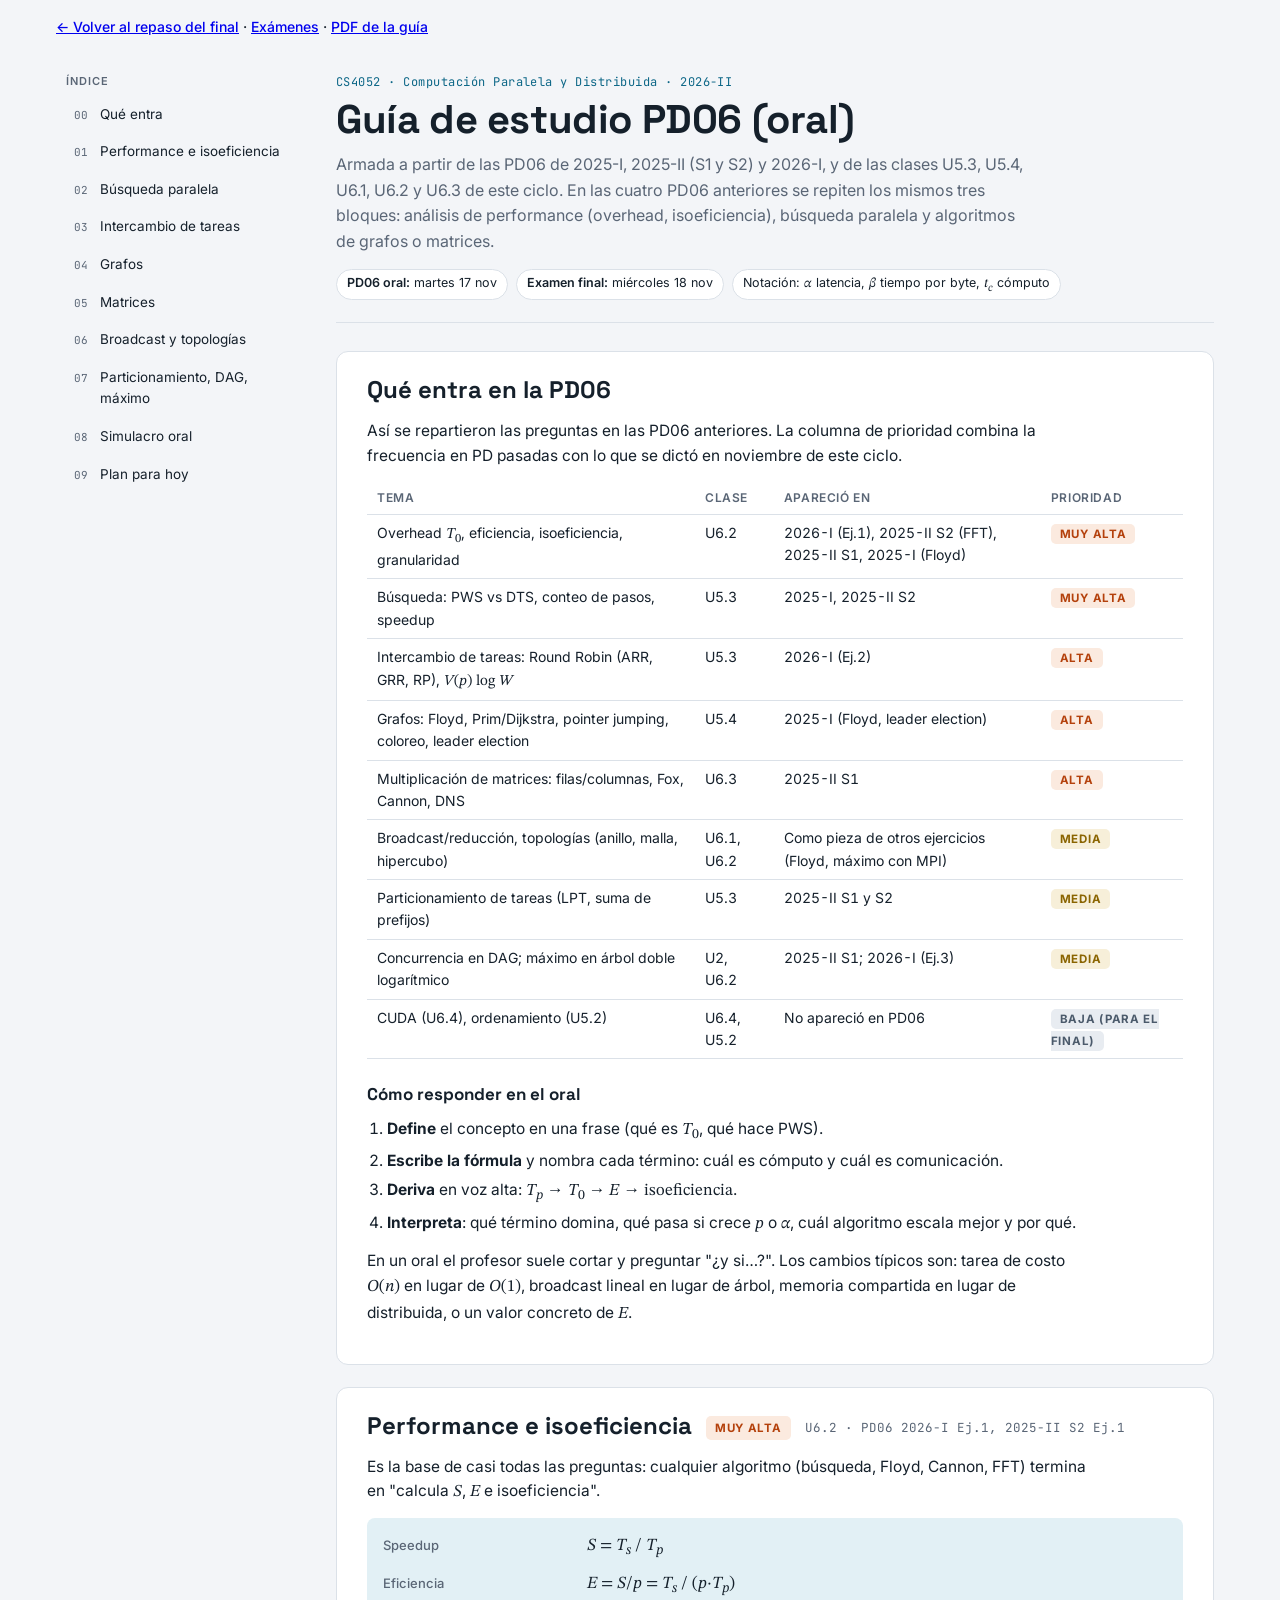
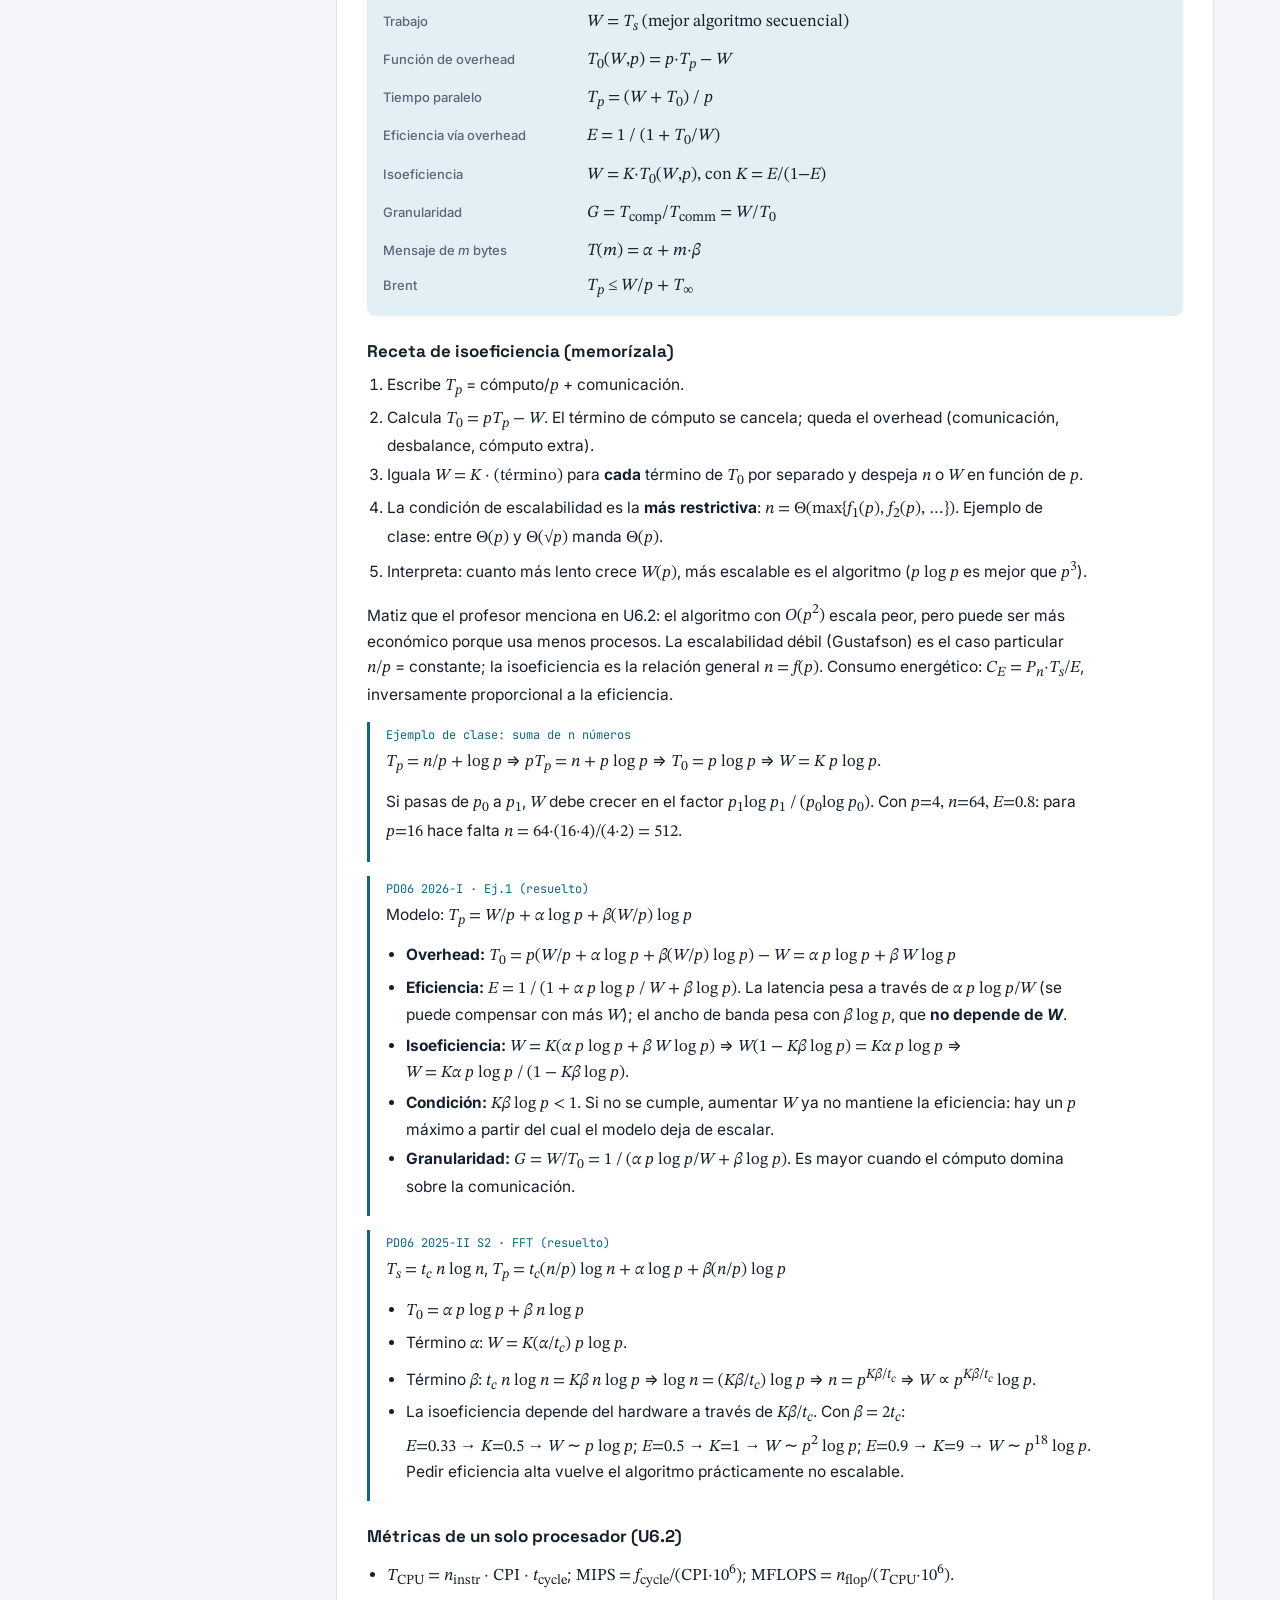
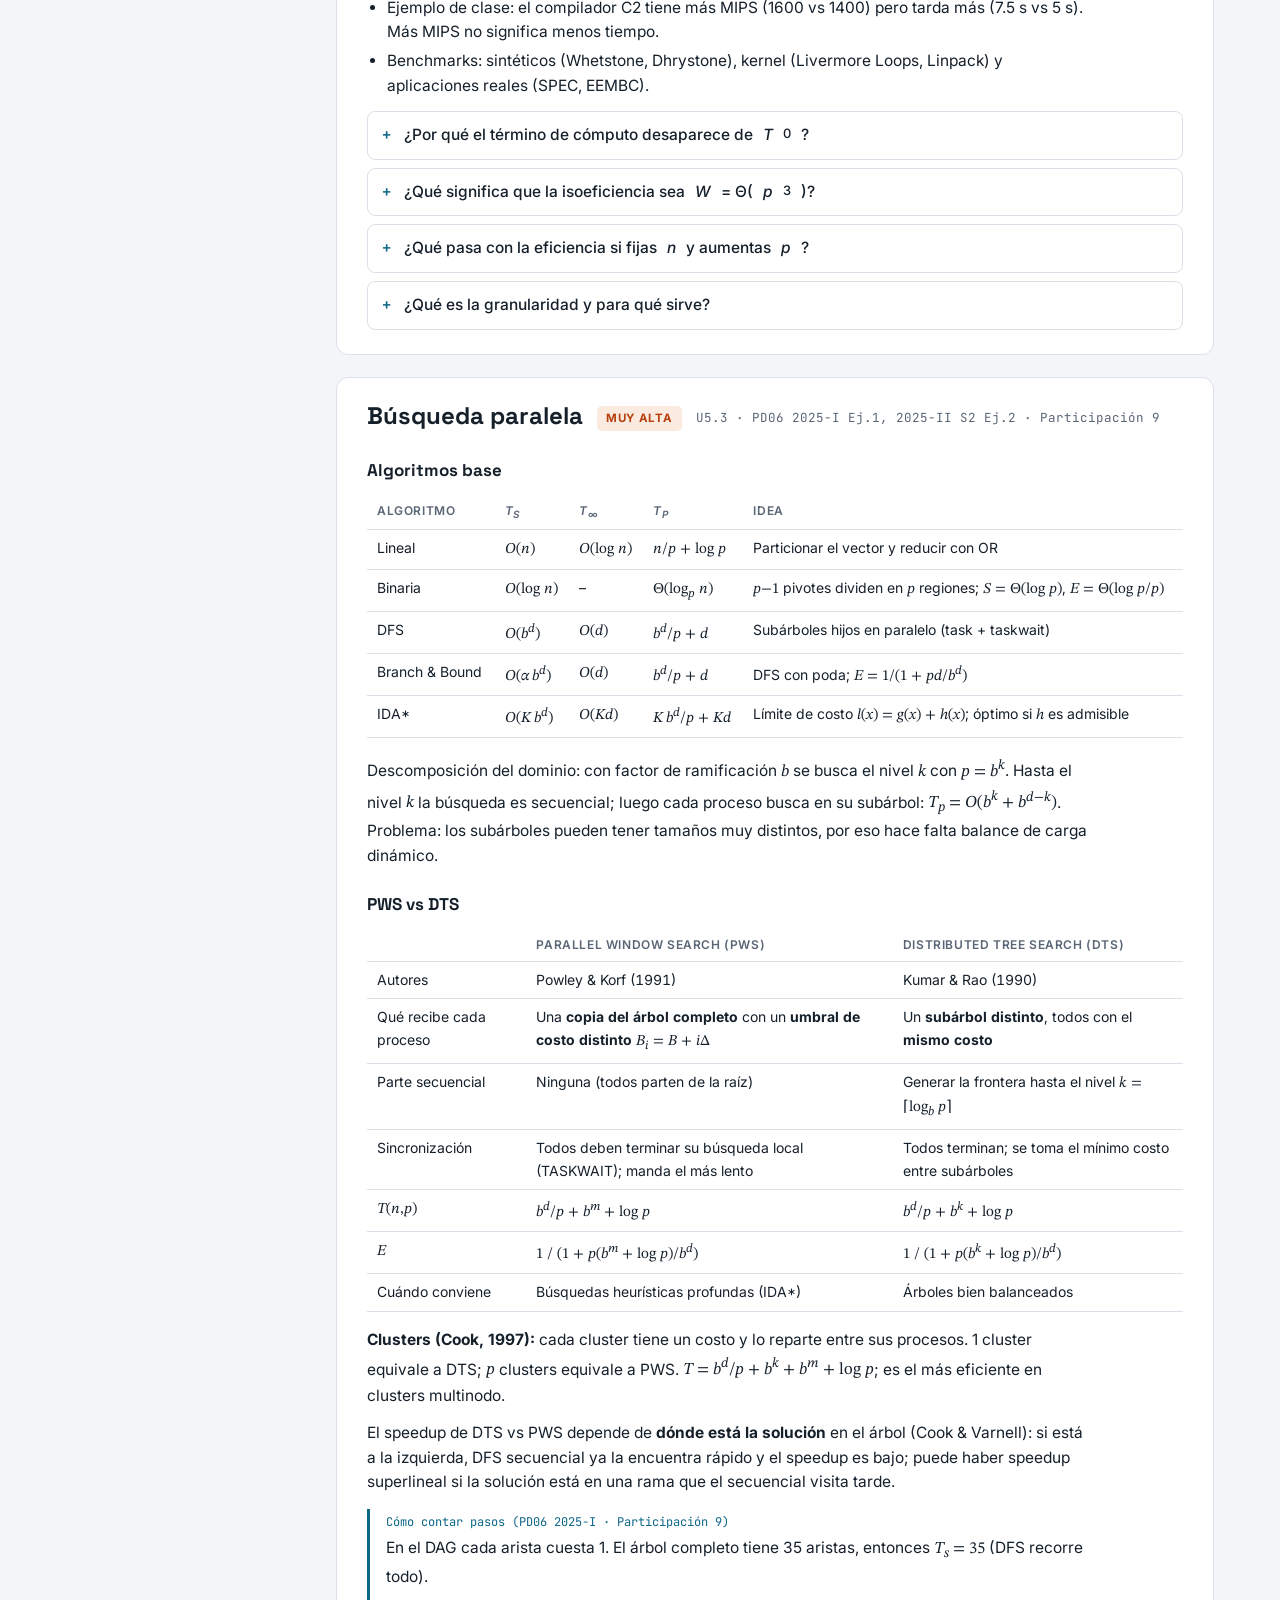
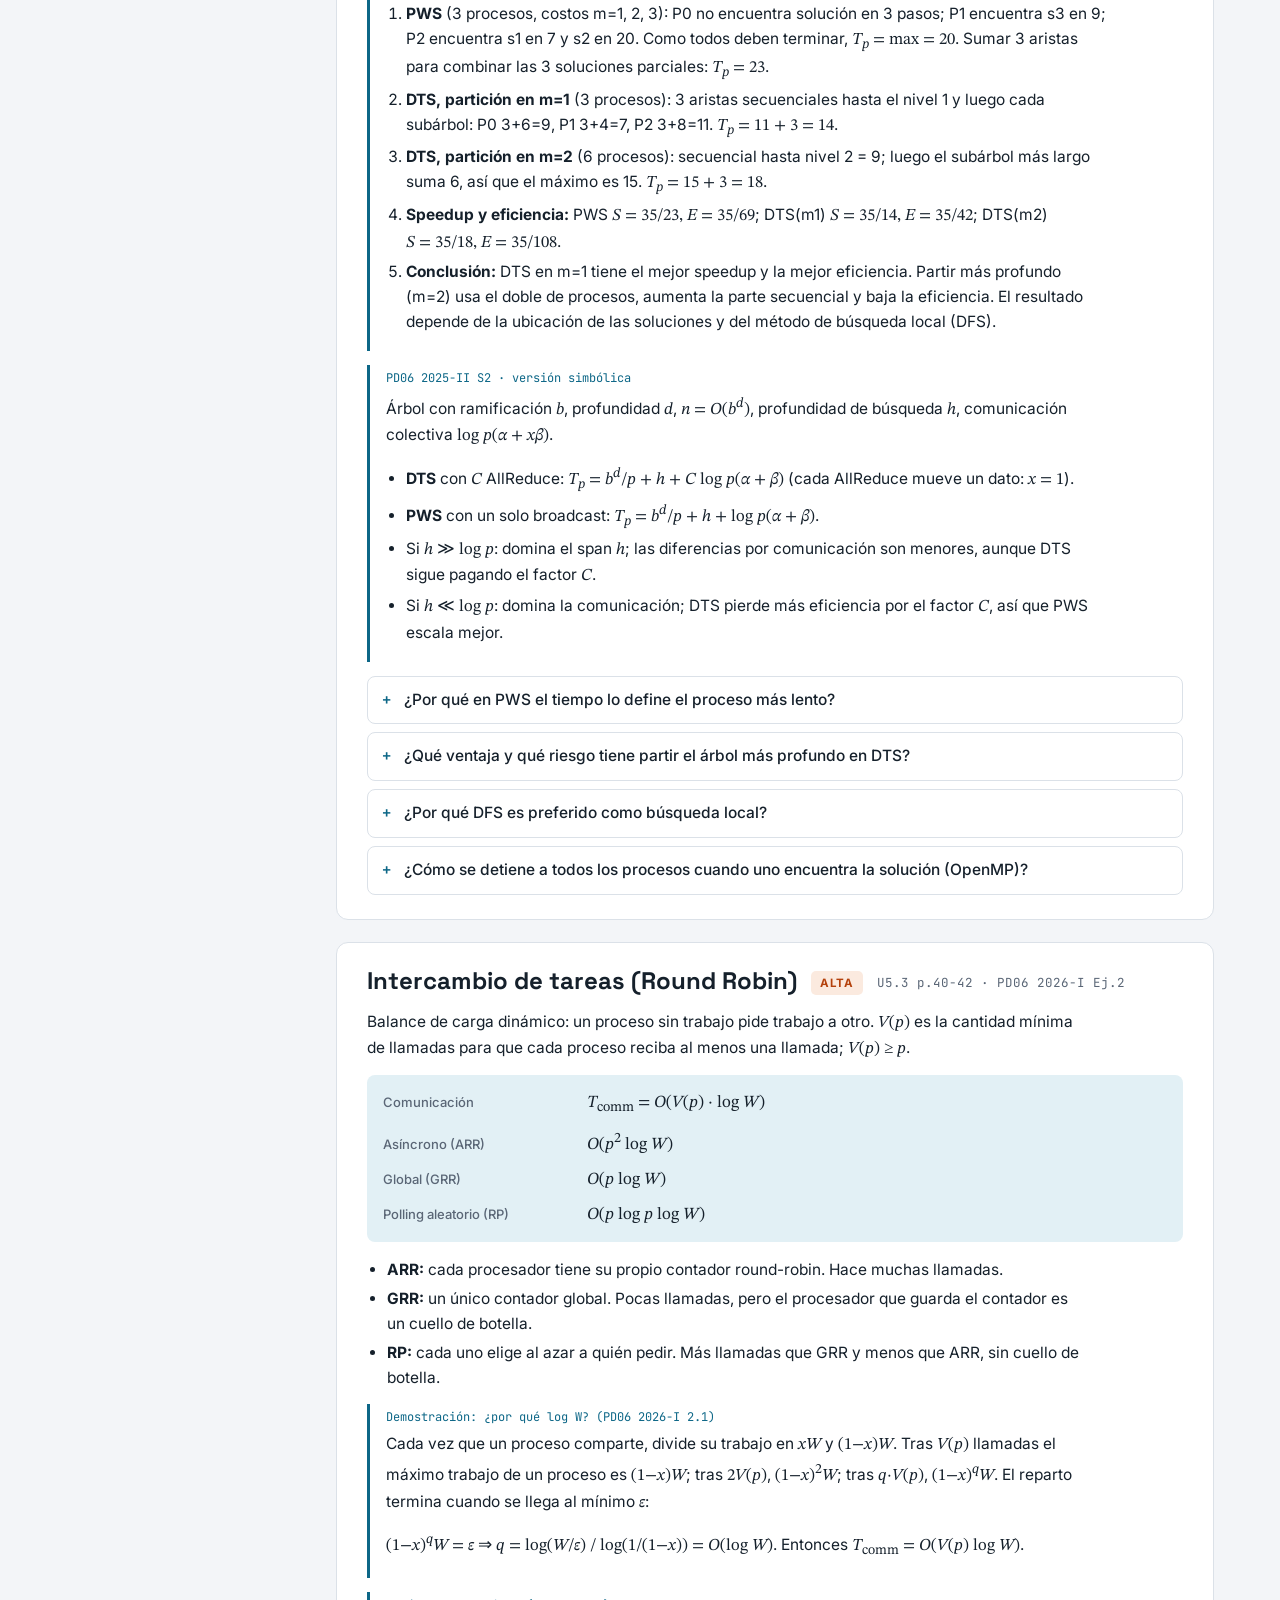
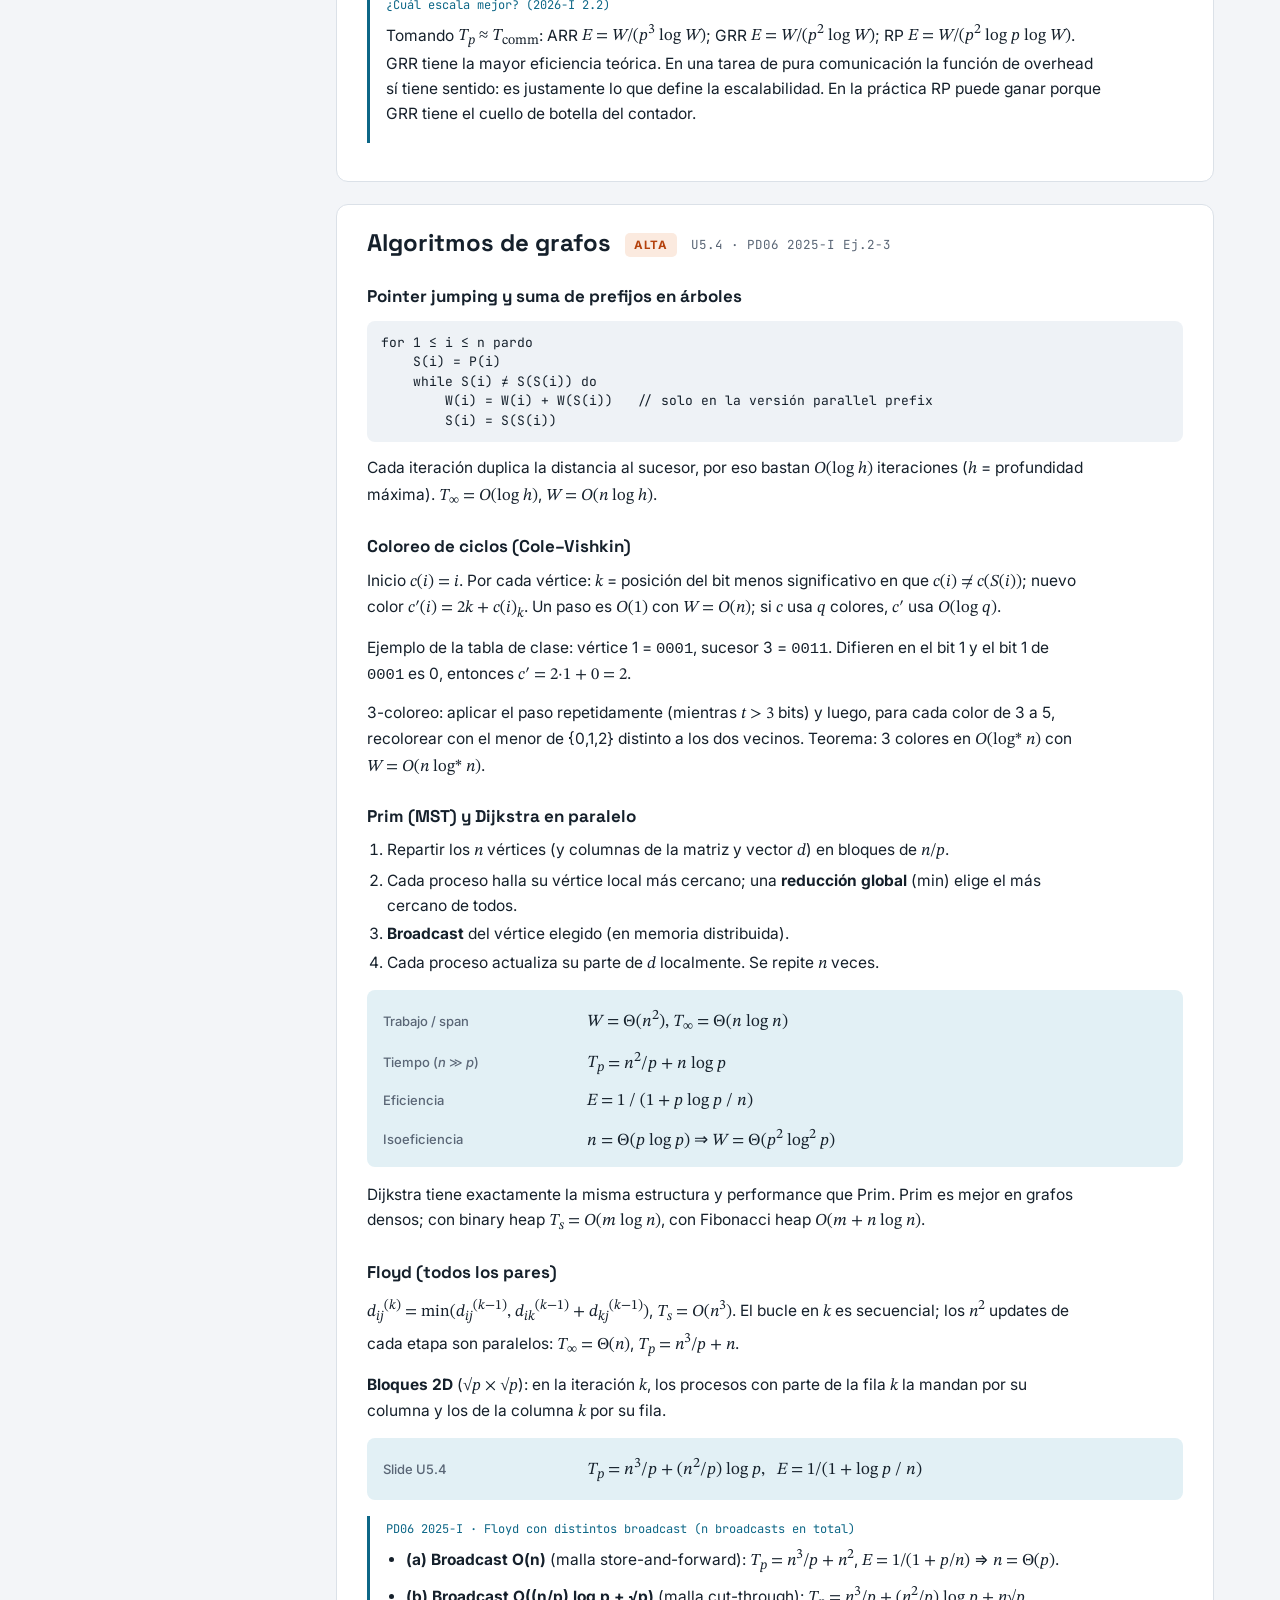
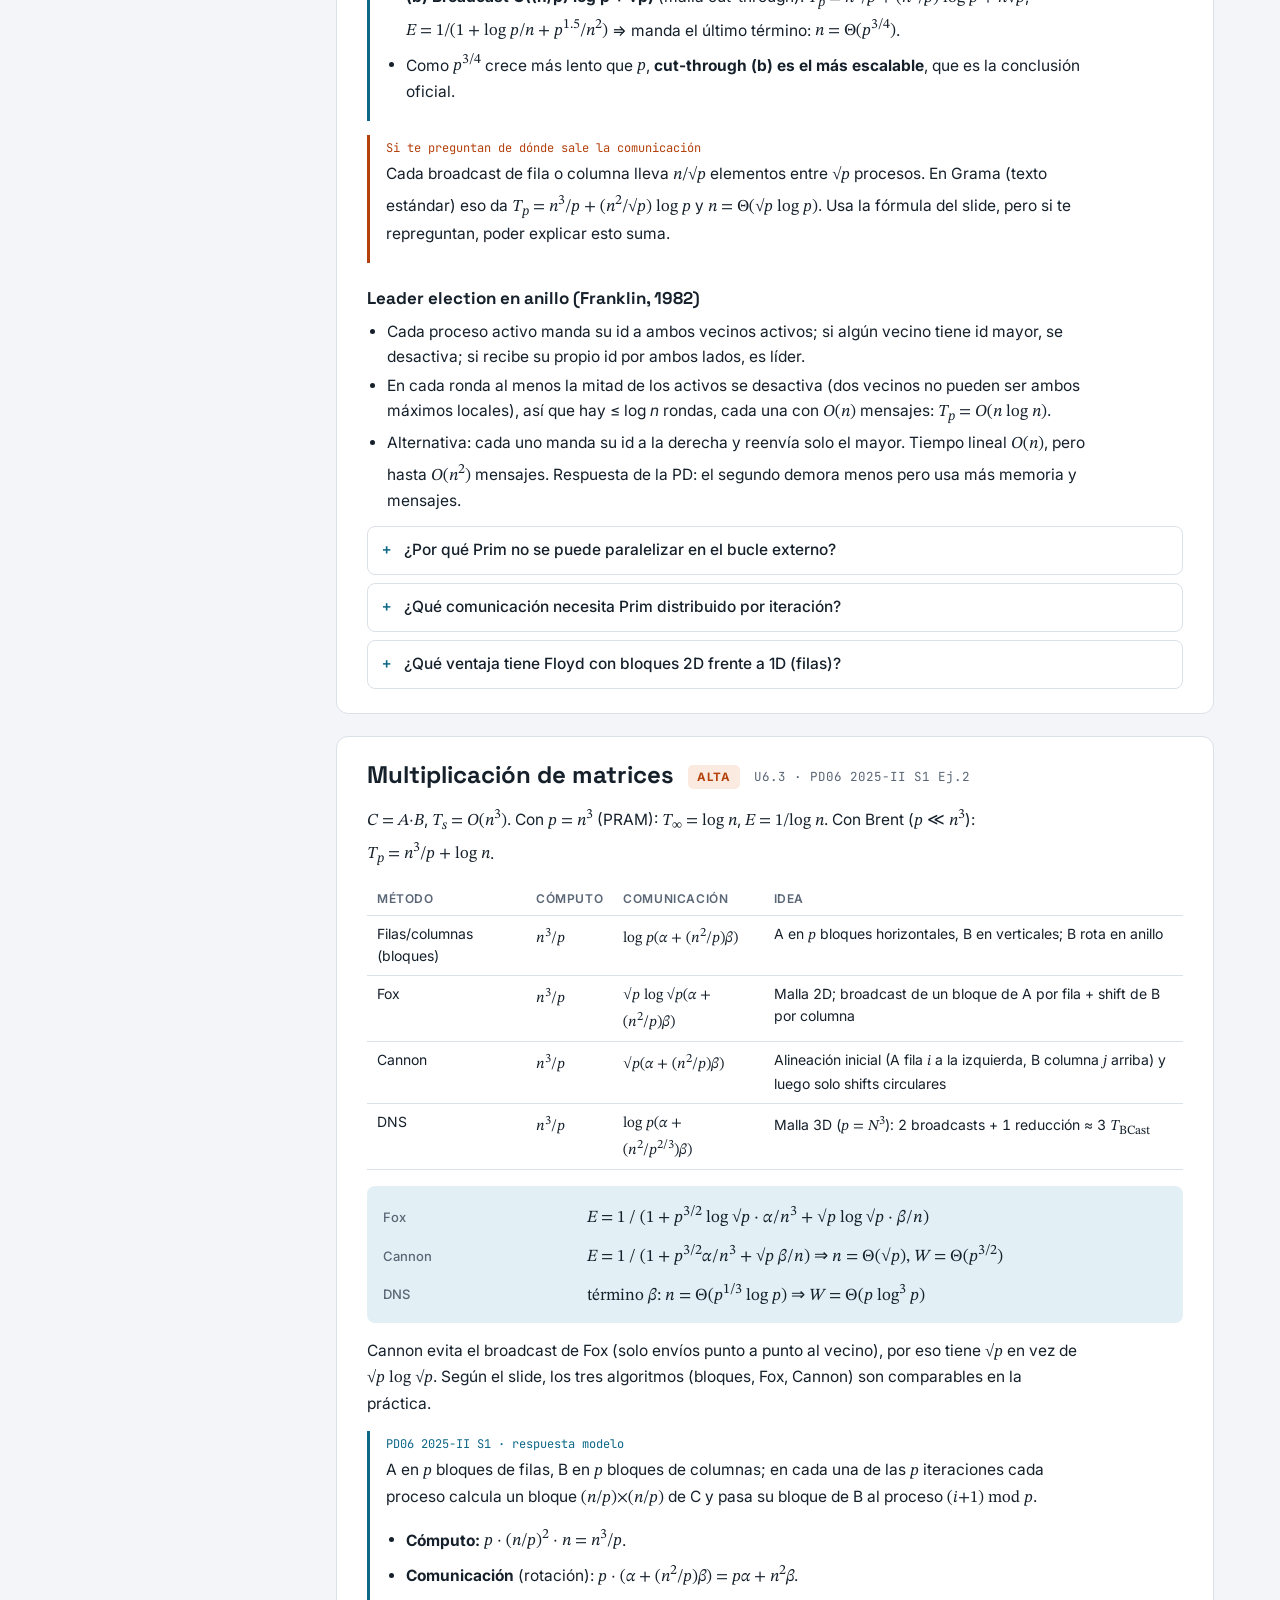
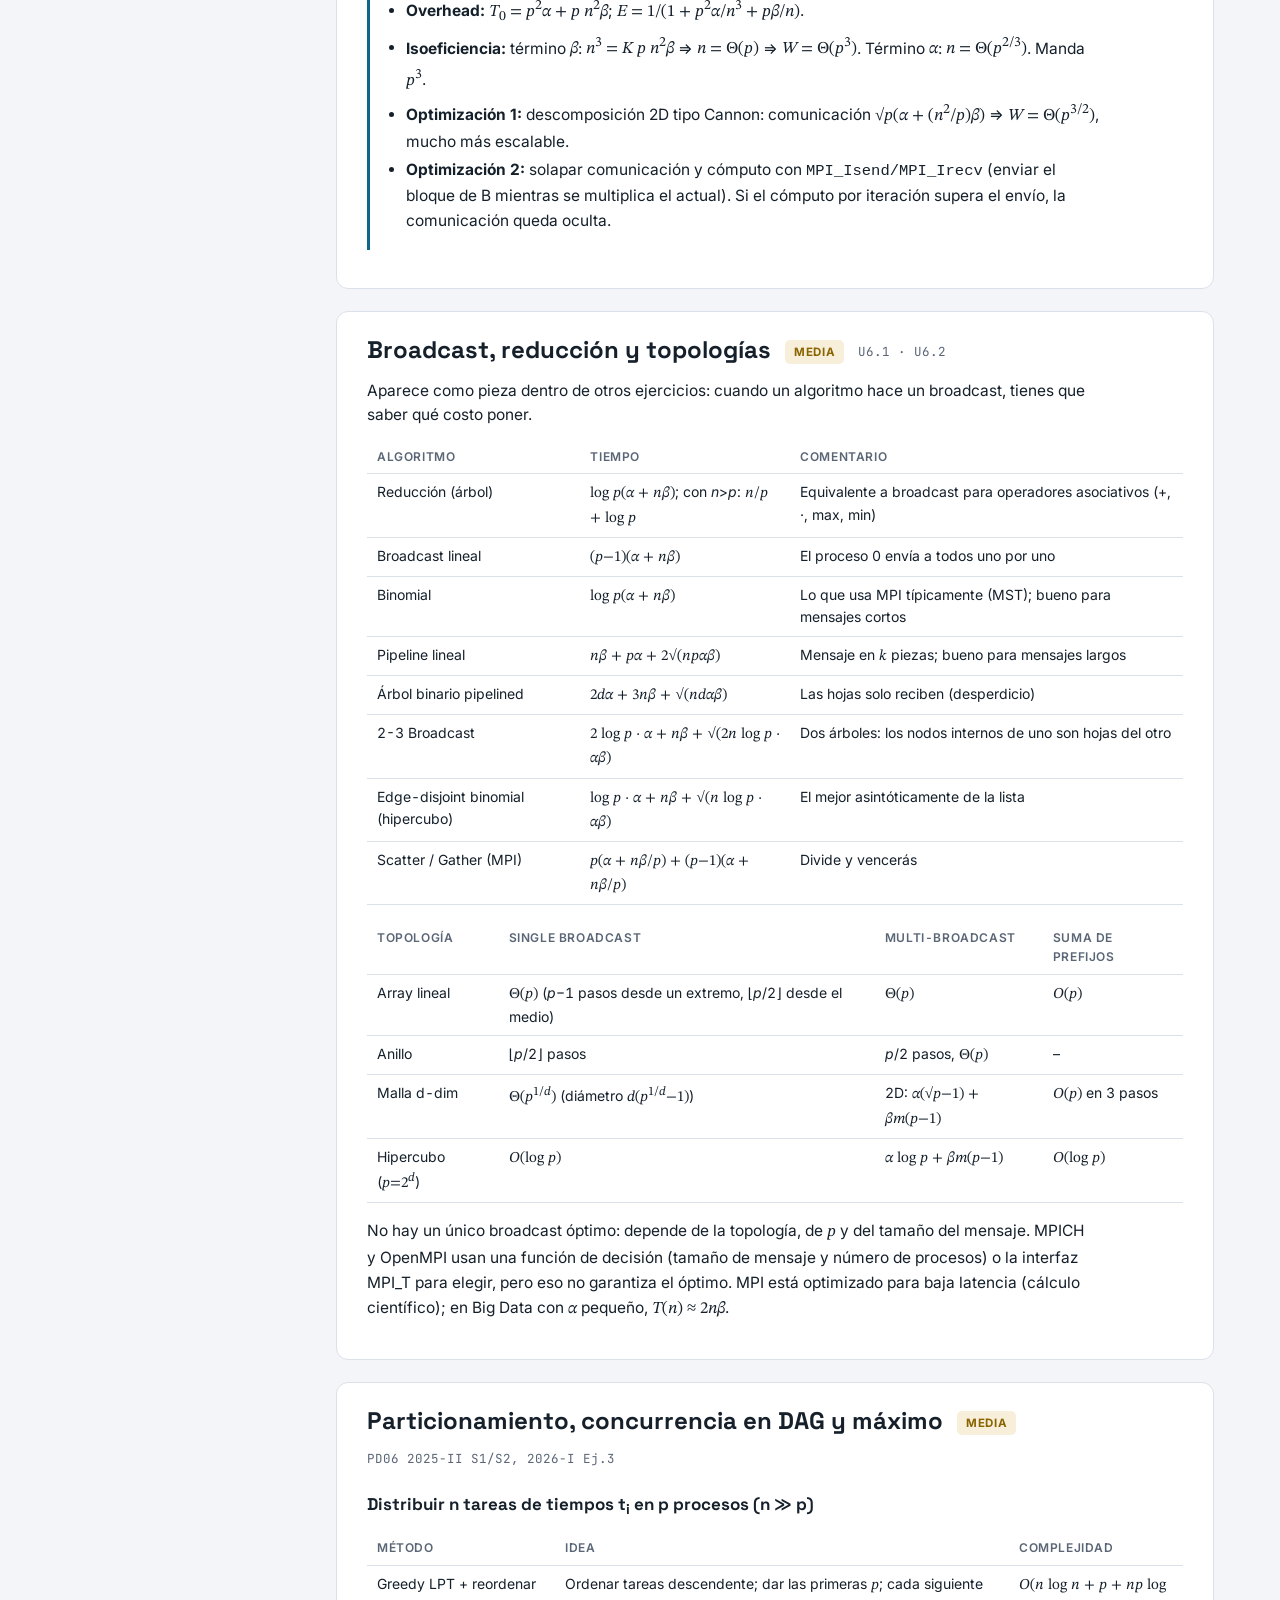
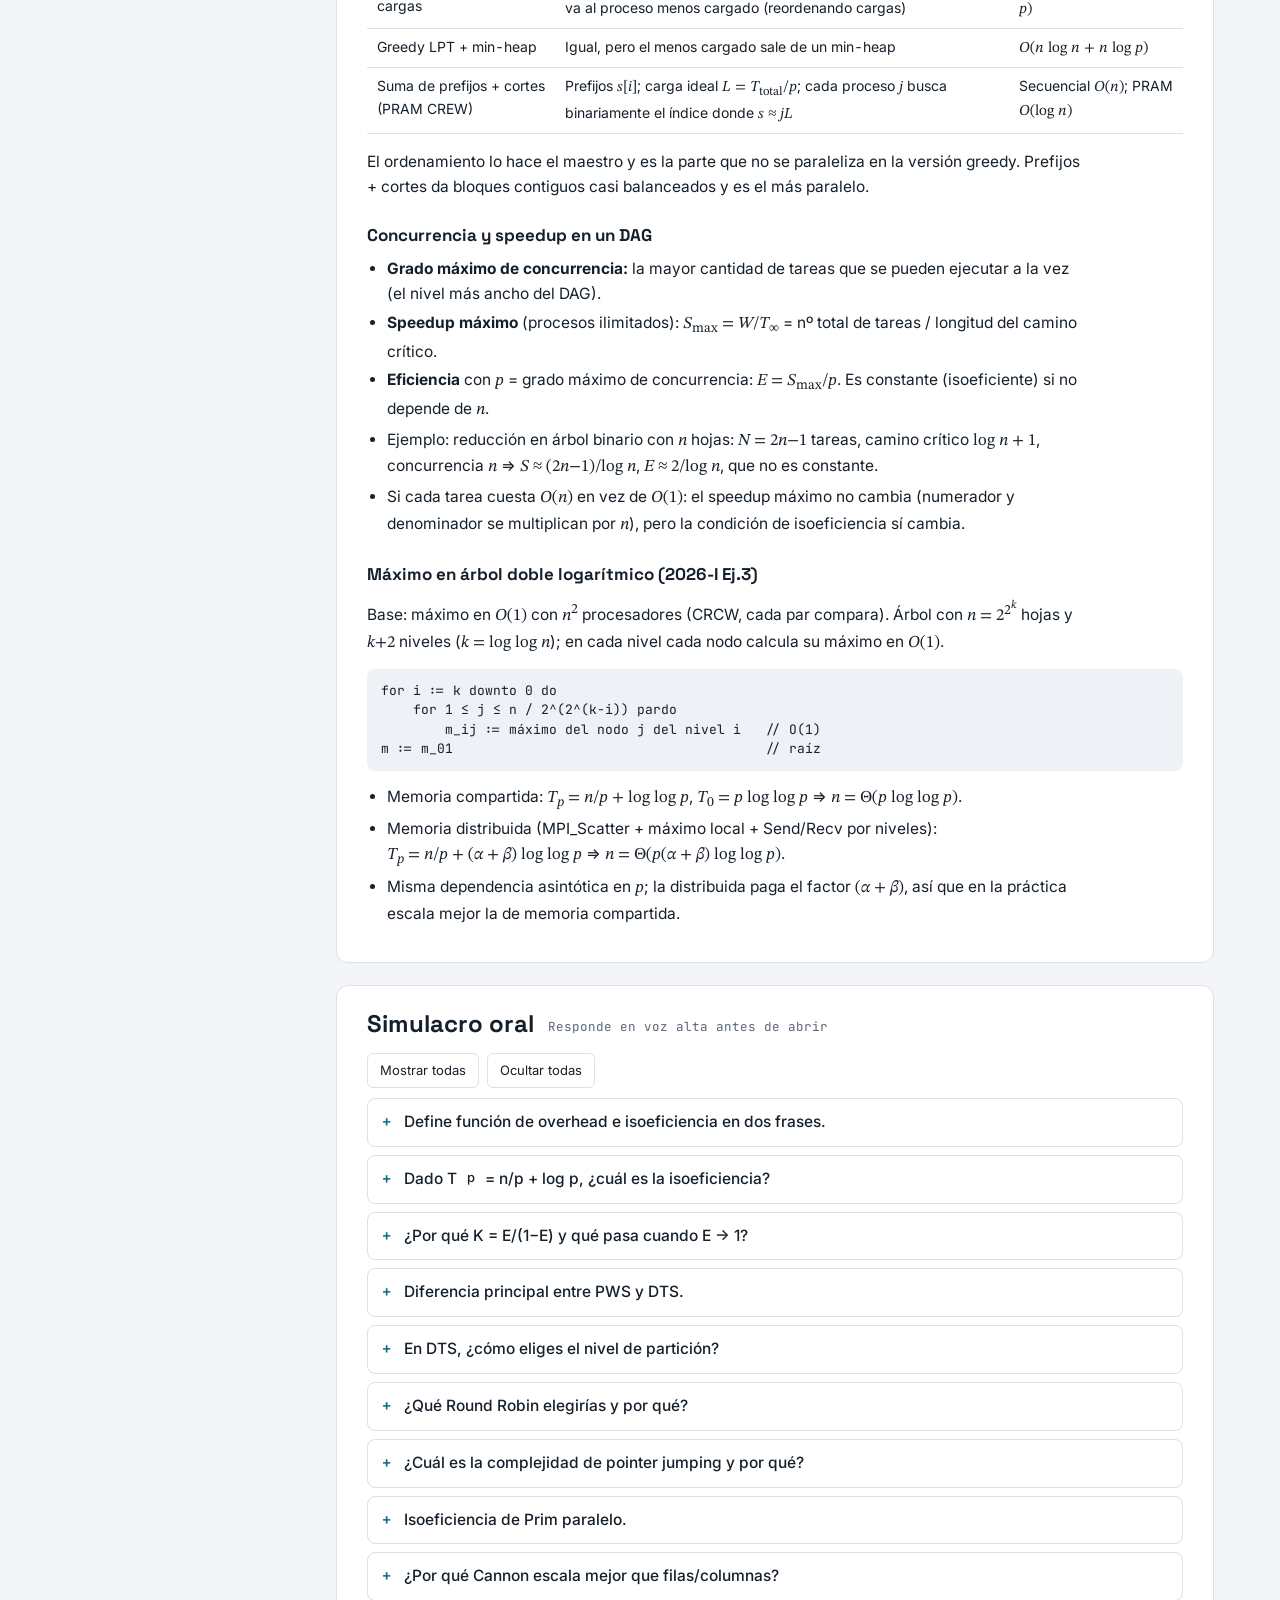
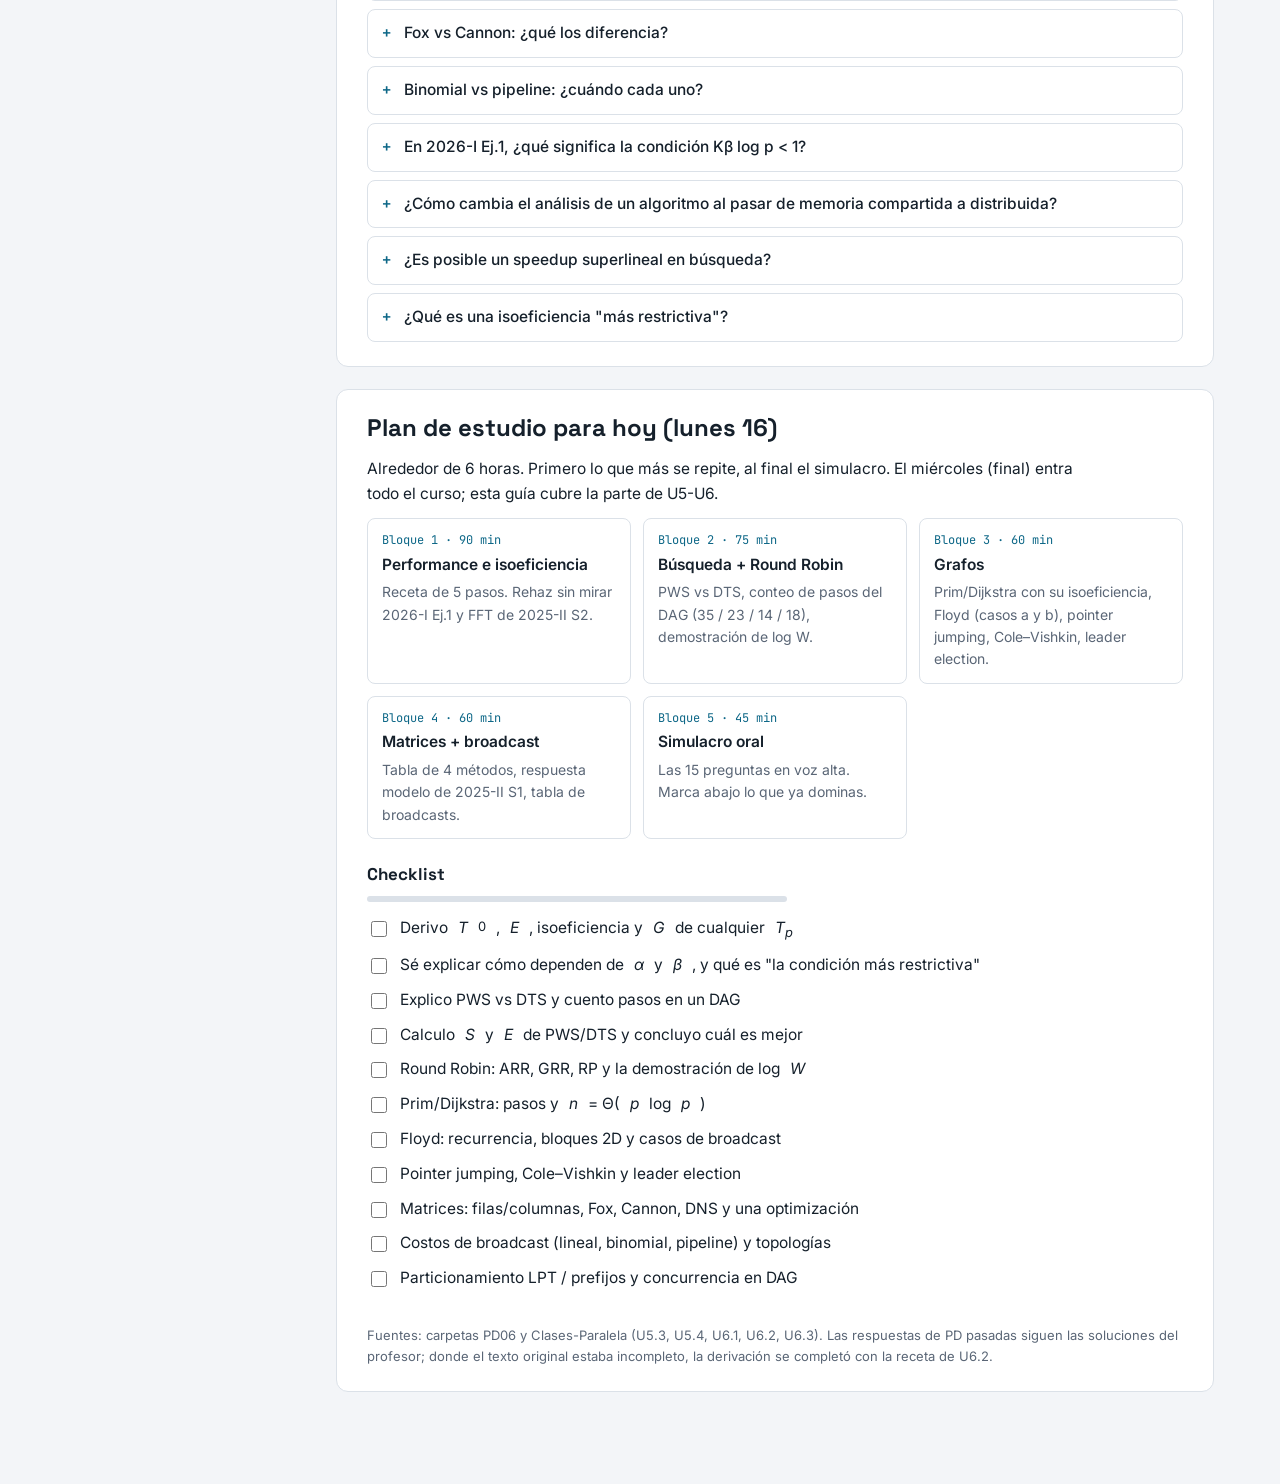
==== commit 53ddac61: "Enlazar la guía PD06 desde el menú de la web Co-Authored-By: Claude Opus 5.5 <noreply@anthropic.com>" ====
--- a/pd06/index.html
+++ b/pd06/index.html
@@ -118,6 +118,8 @@
   a{color:inherit;text-decoration:none}
 }
 </style>
+<style>@media print{.backbar{display:none}}</style>
+<div class="backbar" style="max-width:1200px;margin:0 auto;padding:10px 16px;font:500 14px Inter,system-ui,sans-serif"><a href="../" style="text-decoration:underline">← Volver al repaso del final</a> · <a href="../examenes.html" style="text-decoration:underline">Exámenes</a> · <a href="../pdf/Guia_PD06.pdf" style="text-decoration:underline">PDF de la guía</a></div>
 
 <div class="wrap">
 <nav class="toc" aria-label="Índice">
